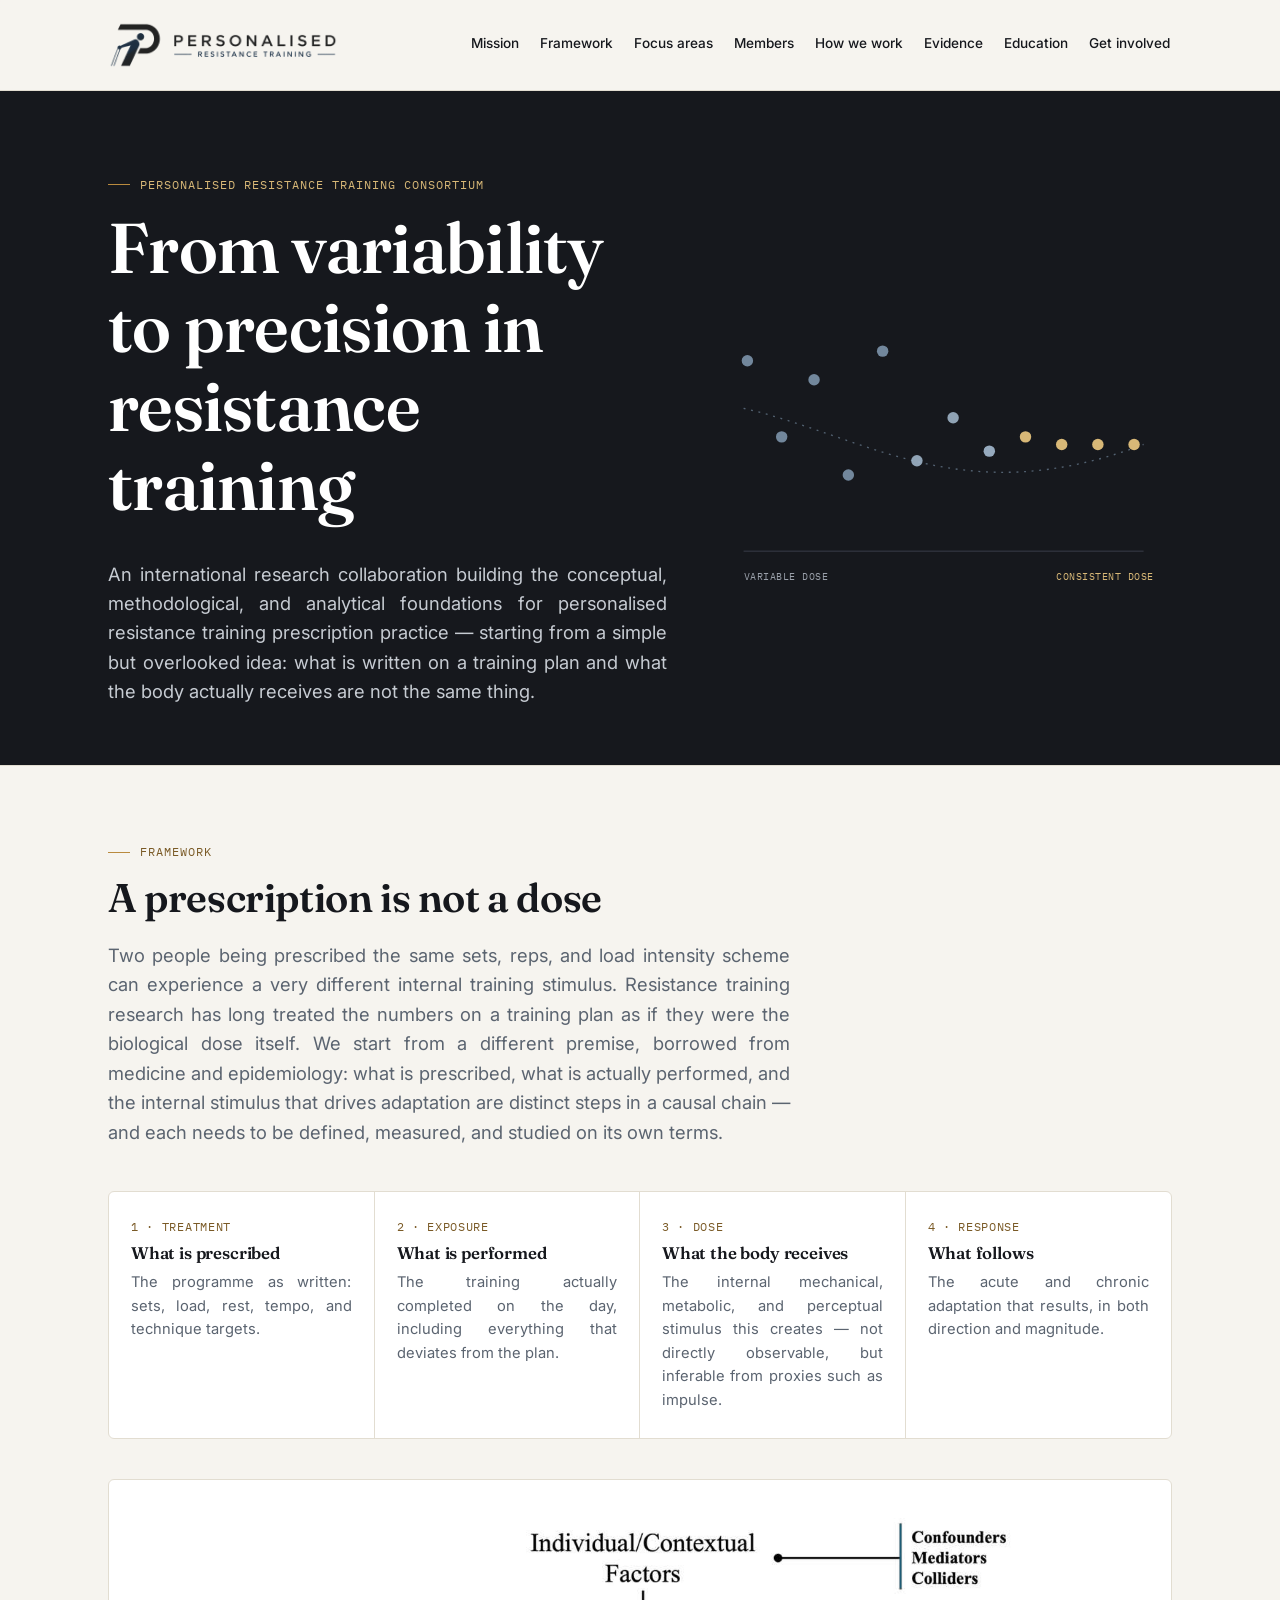
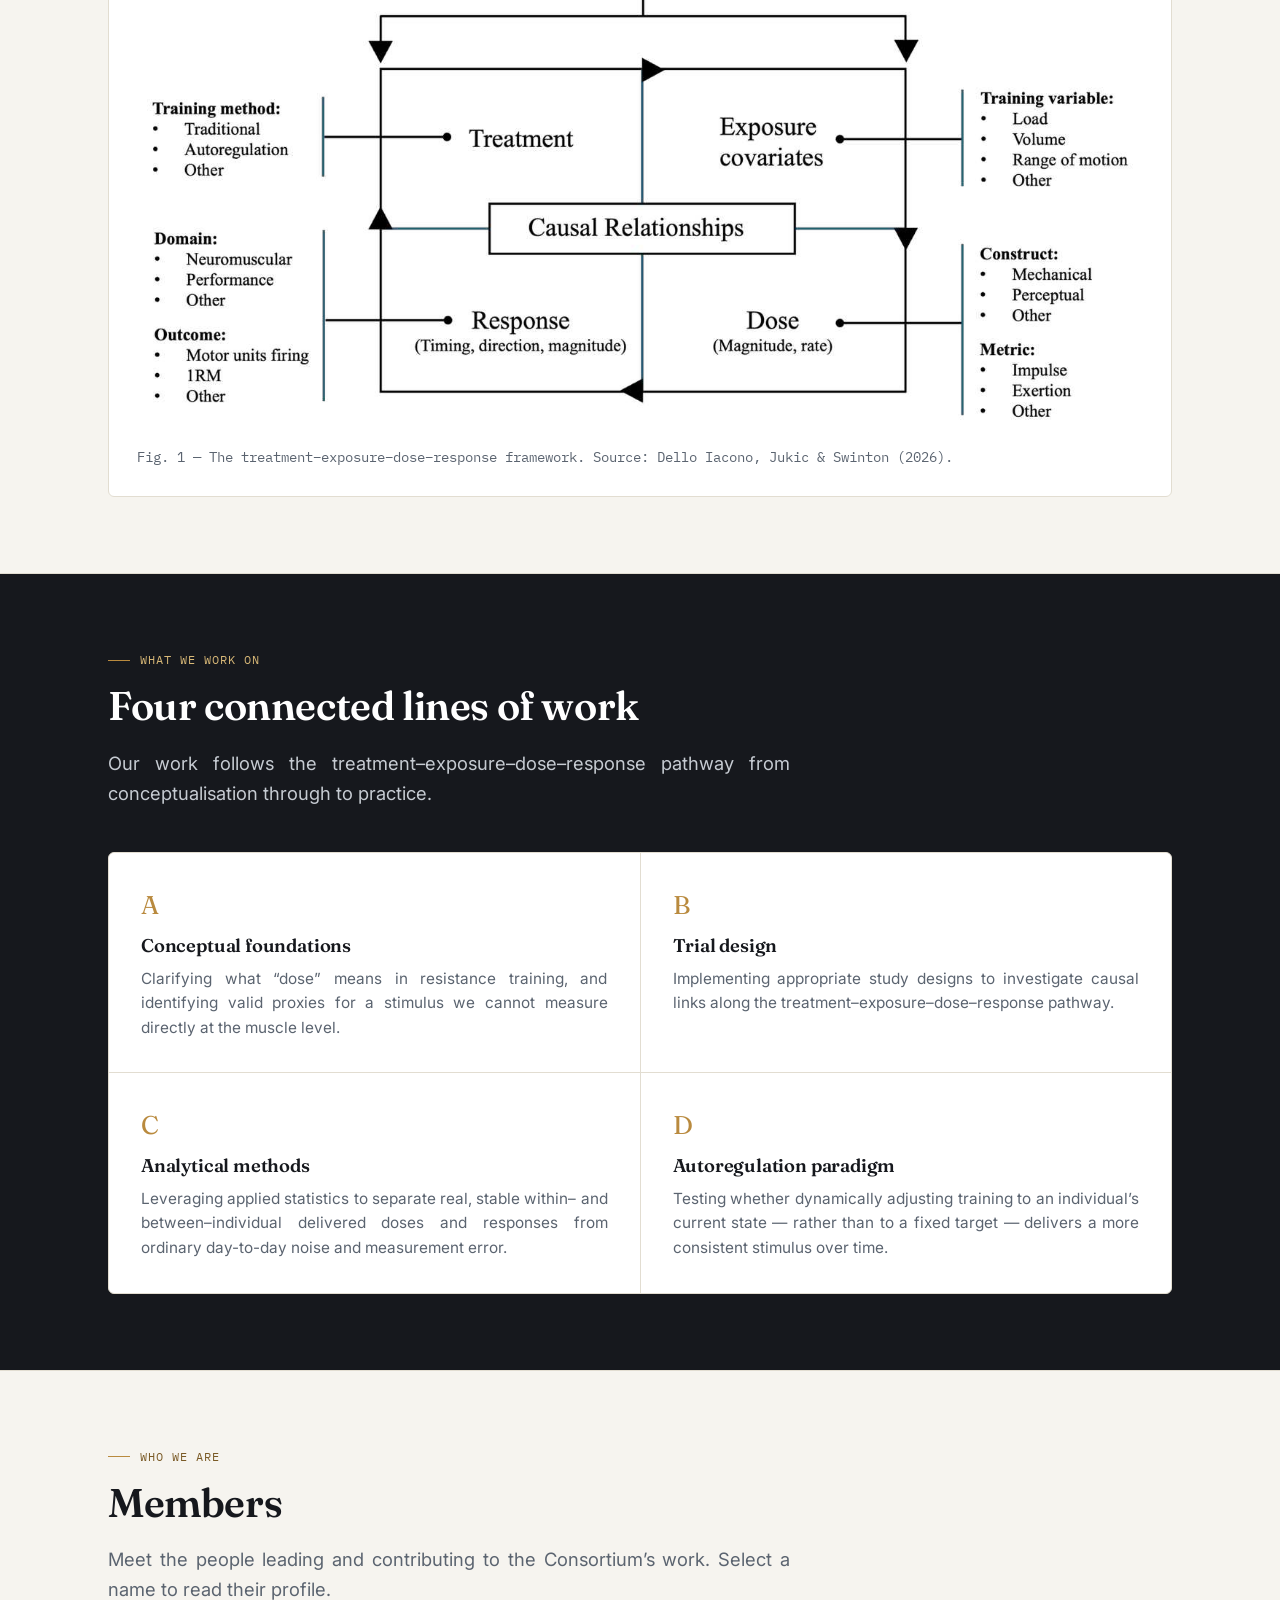
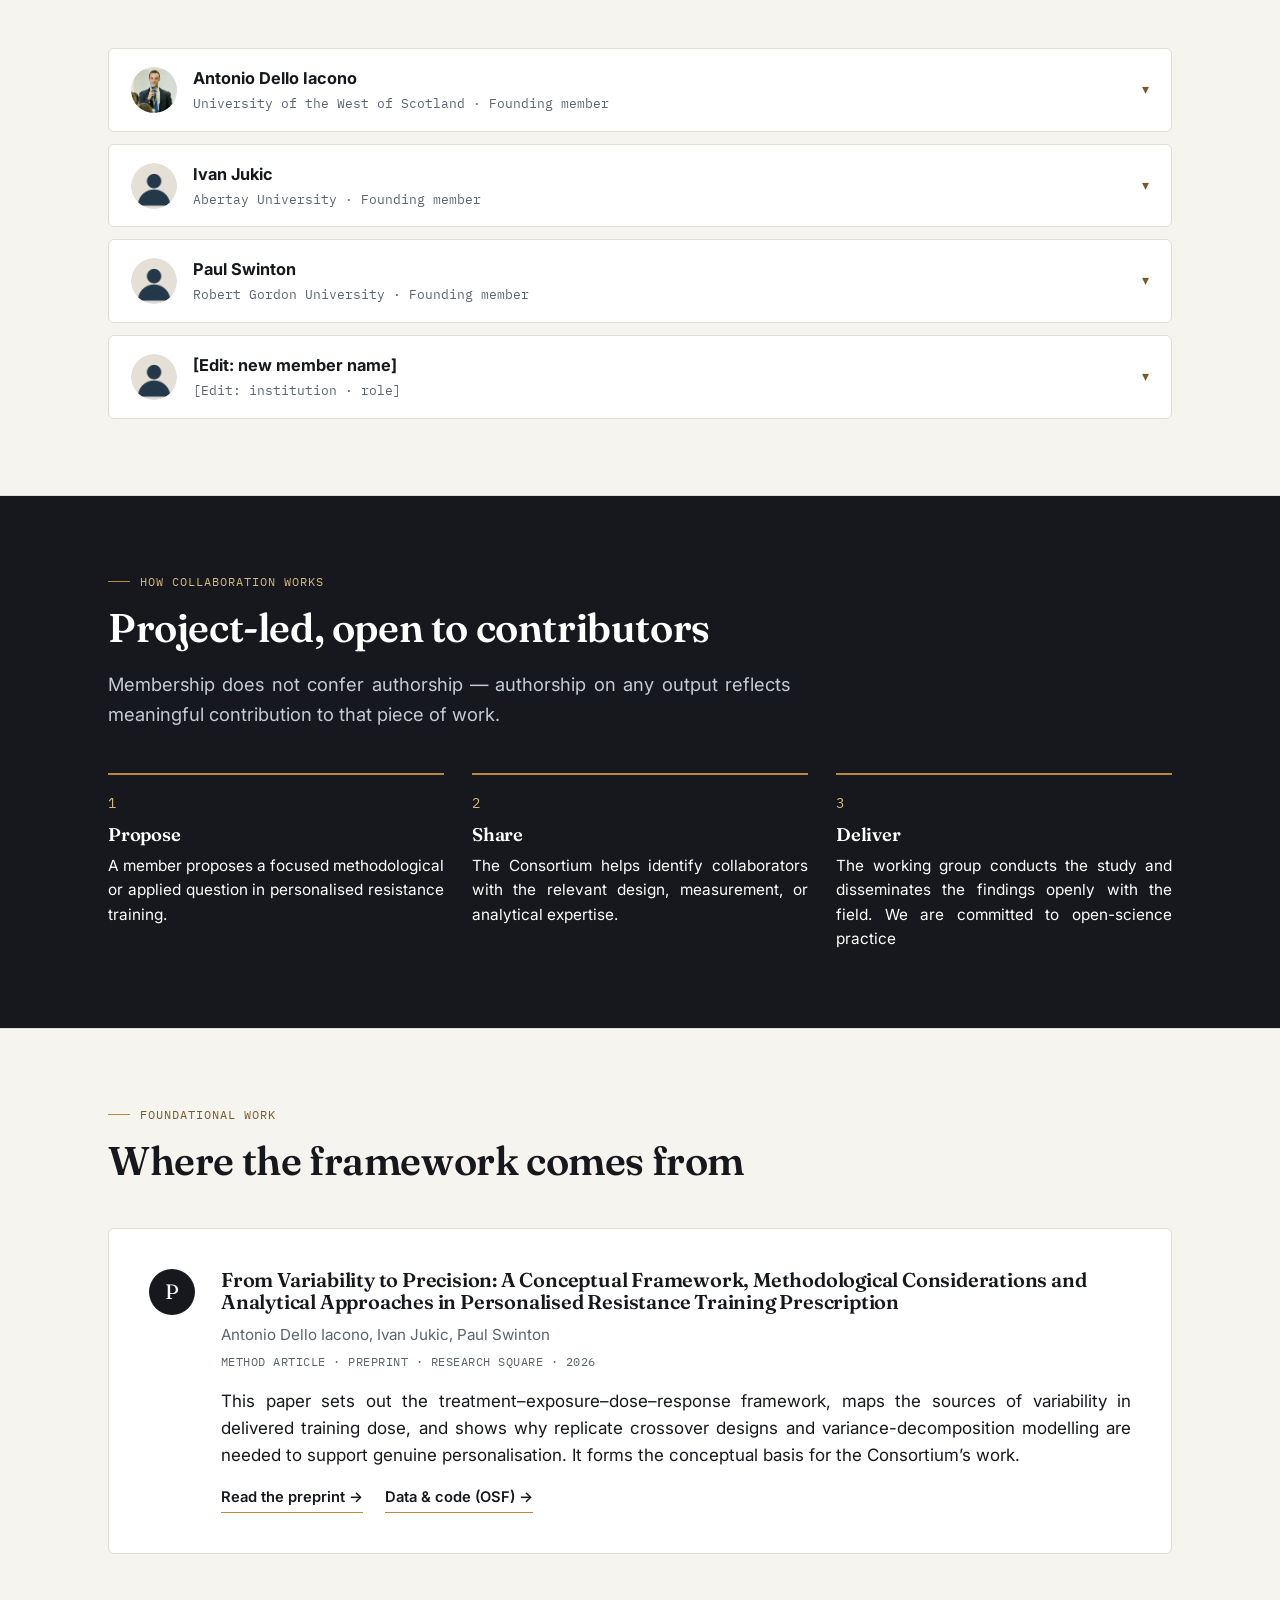
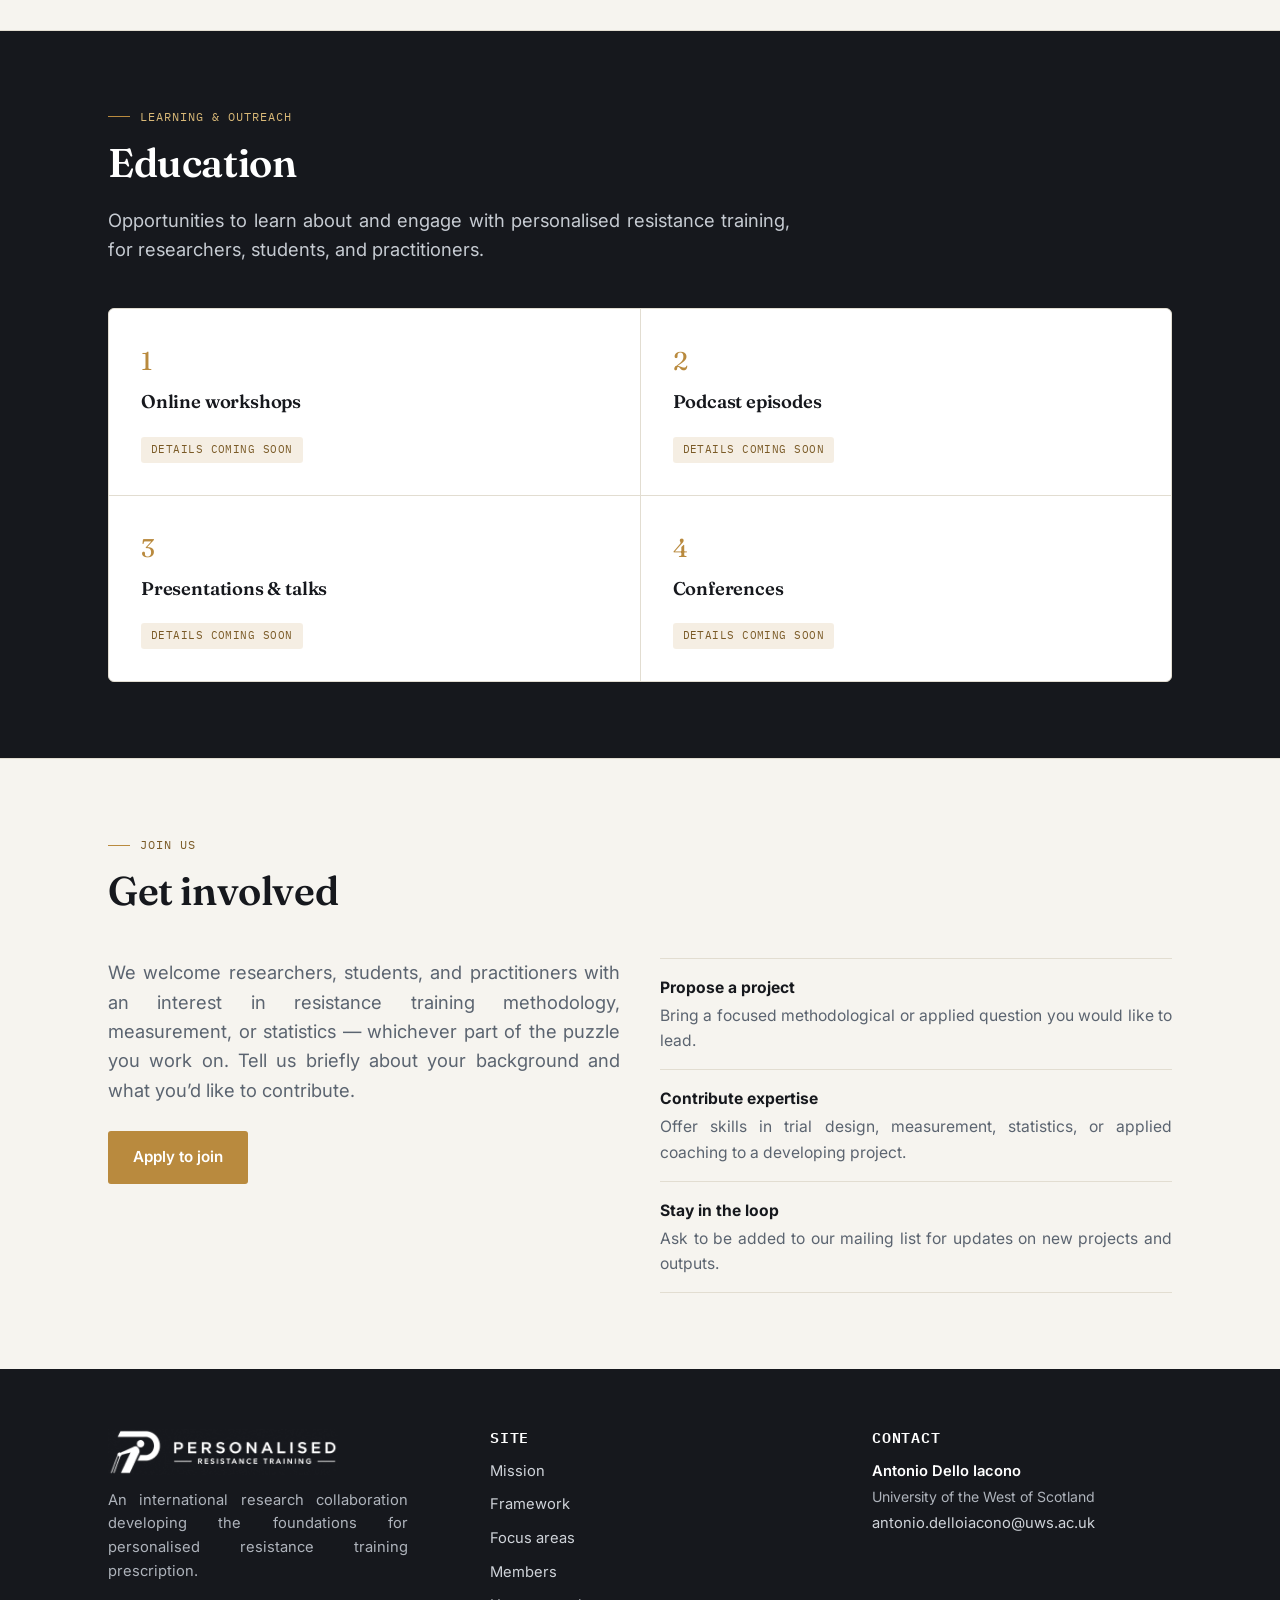
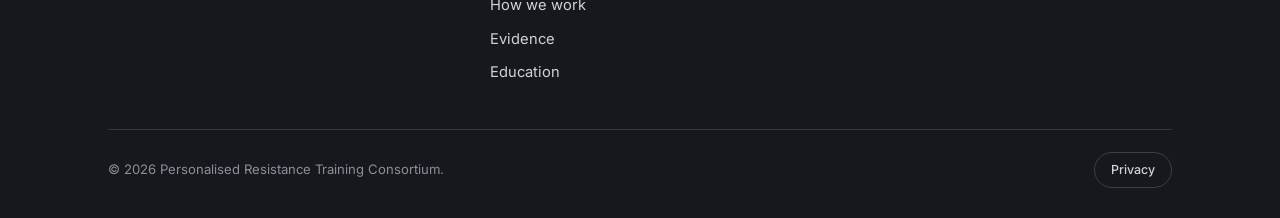
==== index.html @ 4d1e4b2d "Update index.html" ====
<!DOCTYPE html>
<html lang="en">
<head>
<meta charset="UTF-8">
<meta name="viewport" content="width=device-width, initial-scale=1">
<title>Personalised Resistance Training Consortium</title>
<meta name="description" content="An international research collaboration developing the conceptual, methodological, and analytical foundations for personalised resistance training prescription.">

<!-- Social preview card (shown when the link is shared on Slack, Twitter, LinkedIn, etc.) -->
<link rel="canonical" href="https://www.prtconsortium.org/">
<meta property="og:title" content="Personalised Resistance Training Consortium">
<meta property="og:description" content="From variability to precision in resistance training prescription.">
<meta property="og:type" content="website">
<meta property="og:url" content="https://www.prtconsortium.org/">
<meta property="og:image" content="https://www.prtconsortium.org/images/logo.png">

<link rel="icon" type="image/png" href="images/favicon-32.png">
<link rel="apple-touch-icon" href="images/favicon-512.png">

<!-- Fonts: display serif (Fraunces), body sans (Inter), data/label mono (IBM Plex Mono) -->
<link rel="preconnect" href="https://fonts.googleapis.com">
<link rel="preconnect" href="https://fonts.gstatic.com" crossorigin>
<link href="https://fonts.googleapis.com/css2?family=Fraunces:opsz,wght@9..144,500;9..144,600;9..144,700&family=Inter:wght@400;500;600;700&family=IBM+Plex+Mono:wght@500&display=swap" rel="stylesheet">

<link rel="stylesheet" href="style.css">
</head>
<body>

<a class="skip-link" href="#main-content">Skip to main content</a>

<!-- =====================================================================
     HEADER / NAVIGATION
     To rename a menu item, edit the text inside the <a> tags below.
     Each link points to a section id further down this same page (e.g. #framework).
     ===================================================================== -->
<header class="site-header">
  <div class="wrap">
    <a class="brand" href="#top">
      <img src="images/logo.png" alt="Personalised Resistance Training Consortium logo">
    </a>
    <button class="nav-toggle" aria-expanded="false" aria-controls="primary-nav" id="navToggle">Menu</button>
    <nav class="primary-nav" id="primary-nav">
      <ul>
        <li><a href="#top">Mission</a></li>
        <li><a href="#problem">Framework</a></li>
        <li><a href="#framework">Focus areas</a></li>
        <li><a href="#members">Members</a></li>
        <li><a href="#how-we-work">How we work</a></li>
        <li><a href="#resources">Evidence</a></li>
        <li><a href="#education">Education</a></li>
        <li><a href="#involved">Get involved</a></li>
      </ul>
    </nav>
  </div>
</header>

<main id="main-content">

  <!-- ===================================================================
       HERO
       EDIT: headline and subheading below.
       =================================================================== -->
  <section class="hero tag-dark" id="top">
    <div class="wrap">
      <div>
        <p class="eyebrow">Personalised Resistance Training Consortium</p>
        <h1>From variability to precision in resistance training</h1>
        <p class="lede">
          An international research collaboration building the conceptual, methodological,
          and analytical foundations for personalised resistance training
          prescription practice &mdash; starting from a simple but overlooked idea: what is written
          on a training plan and what the body actually receives are not the same thing.
        </p>
      </div>

      <!-- Signature visual: scattered points (variability) resolving into an
           aligned line (precision). Purely decorative — safe to leave as is. -->
      <div class="hero-visual" aria-hidden="true">
        <svg viewBox="0 0 480 320" xmlns="http://www.w3.org/2000/svg">
          <line x1="30" y1="270" x2="450" y2="270" stroke="#3a3f4a" stroke-width="1"/>
          <path d="M30,120 C160,150 260,230 450,158" fill="none" stroke="#7c93ab" stroke-width="1.4" stroke-dasharray="2 6" opacity="0.6"/>
          <circle cx="34" cy="70"  r="6" fill="#7c93ab" opacity="0.9"/>
          <circle cx="70" cy="150" r="6" fill="#7c93ab" opacity="0.9"/>
          <circle cx="104" cy="90" r="6" fill="#7c93ab" opacity="0.9"/>
          <circle cx="140" cy="190" r="6" fill="#7c93ab" opacity="0.9"/>
          <circle cx="176" cy="60" r="6" fill="#7c93ab" opacity="0.9"/>
          <circle cx="212" cy="175" r="6" fill="#9db2c7" opacity="0.9"/>
          <circle cx="250" cy="130" r="6" fill="#9db2c7" opacity="0.9"/>
          <circle cx="288" cy="165" r="6" fill="#9db2c7" opacity="0.95"/>
          <circle cx="326" cy="150" r="6" fill="#d8b877"/>
          <circle cx="364" cy="158" r="6" fill="#d8b877"/>
          <circle cx="402" cy="158" r="6" fill="#d8b877"/>
          <circle cx="440" cy="158" r="6" fill="#d8b877"/>
          <text x="30" y="300" font-family="IBM Plex Mono, monospace" font-size="11" fill="#9aa0aa" letter-spacing="0.05em">VARIABLE DOSE</text>
          <text x="358" y="300" font-family="IBM Plex Mono, monospace" font-size="11" fill="#d8b877" letter-spacing="0.05em">CONSISTENT DOSE</text>
        </svg>
      </div>
    </div>
  </section>

  <!-- ===================================================================
       THE FRAMEWORK
       EDIT: paragraph text, the four pathway definitions, and the figure
       further down (images/framework-figure.png).
       =================================================================== -->
  <section id="problem">
    <div class="wrap">
      <div class="section-head">
        <p class="eyebrow">Framework</p>
        <h2>A prescription is not a dose</h2>
        <p class="lede">
          Two people being prescribed the same sets, reps, and load intensity scheme can experience a very different
          internal training stimulus. Resistance training research has long treated the
          numbers on a training plan as if they were the biological dose itself. We start
          from a different premise, borrowed from medicine and epidemiology: what is
          prescribed, what is actually performed, and the internal stimulus that drives
          adaptation are distinct steps in a causal chain &mdash; and each needs to be
          defined, measured, and studied on its own terms.
        </p>
      </div>

      <div class="pathway">
        <div class="pathway-step">
          <span class="step-label">1 &middot; Treatment</span>
          <h3>What is prescribed</h3>
          <p>The programme as written: sets, load, rest, tempo, and technique targets.</p>
        </div>
        <div class="pathway-step">
          <span class="step-label">2 &middot; Exposure</span>
          <h3>What is performed</h3>
          <p>The training actually completed on the day, including everything that deviates from the plan.</p>
        </div>
        <div class="pathway-step">
          <span class="step-label">3 &middot; Dose</span>
          <h3>What the body receives</h3>
          <p>The internal mechanical, metabolic, and perceptual stimulus this creates &mdash; not directly observable, but inferable from proxies such as impulse.</p>
        </div>
        <div class="pathway-step">
          <span class="step-label">4 &middot; Response</span>
          <h3>What follows</h3>
          <p>The acute and chronic adaptation that results, in both direction and magnitude.</p>
        </div>
      </div>

      <!-- Framework figure, reproduced from the founding pre-print (Fig. 1).
           EDIT: swap images/framework-figure.png for an updated version if
           the figure is revised, keeping the same filename or updating the
           src below to match. -->
      <figure class="framework-figure">
        <img src="images/framework-figure.png" alt="Treatment-exposure-dose-response relationship framework: treatment shapes exposure, which determines dose, which produces response, all shaped by individual and contextual factors.">
        <figcaption>Fig. 1 &mdash; The treatment&ndash;exposure&ndash;dose&ndash;response framework. Source: Dello Iacono, Jukic &amp; Swinton (2026).</figcaption>
      </figure>
    </div>
  </section>

  <!-- ===================================================================
       FOCUS AREAS
       EDIT: the four card titles/descriptions to reflect your current
       priorities. To add a fifth card, copy one <div class="card">...</div>
       block and paste it before the closing </div> of .card-grid.
       =================================================================== -->
  <section id="framework" class="tag-dark">
    <div class="wrap">
      <div class="section-head">
        <p class="eyebrow">What we work on</p>
        <h2>Four connected lines of work</h2>
        <p class="lede">
          Our work follows the treatment&ndash;exposure&ndash;dose&ndash;response pathway from
          conceptualisation through to practice.
        </p>
      </div>

      <div class="card-grid">
        <div class="card">
          <span class="letter">A</span>
          <h3>Conceptual foundations</h3>
          <p>Clarifying what &ldquo;dose&rdquo; means in resistance training, and identifying
          valid proxies for a stimulus we cannot measure directly at the muscle level.</p>
        </div>
        <div class="card">
          <span class="letter">B</span>
          <h3>Trial design</h3>
          <p>Implementing appropriate study designs to investigate causal links along 
          the treatment&ndash;exposure&ndash;dose&ndash;response pathway.</p>
        </div>
        <div class="card">
          <span class="letter">C</span>
          <h3>Analytical methods</h3>
          <p>Leveraging applied statistics to separate real, stable within&ndash; and between&ndash;individual
          delivered doses and responses from ordinary day-to-day noise and measurement error.</p>
        </div>
        <div class="card">
          <span class="letter">D</span>
          <h3>Autoregulation paradigm</h3>
          <p>Testing whether dynamically adjusting training to an individual&rsquo;s current
          state &mdash; rather than to a fixed target &mdash; delivers a more consistent
          stimulus over time.</p>
        </div>
      </div>
    </div>
  </section>

  <!-- ===================================================================
       MEMBERS  (placeholder)
       EDIT: replace the three sample entries below with your real members.
       Each member is one <details class="member-item">...</details> block —
       copy a whole block, paste it above the closing </div> of
       .member-list, then edit the name, role, bio text, and headshot image
       for your copy. Every entry starts collapsed and expands when clicked
       — that's the "dropdown" behaviour, and it needs no JavaScript, so
       adding or removing members can never break the page.
       To use a real photo instead of the placeholder silhouette, add the
       image file to the images folder and change src="images/avatar-
       placeholder.png" to your filename (a square photo works best).
       =================================================================== -->
  <section id="members">
    <div class="wrap">
      <div class="section-head">
        <p class="eyebrow">Who we are</p>
        <h2>Members</h2>
        <p class="lede">
          Meet the people leading and contributing to the Consortium&rsquo;s work.
          Select a name to read their profile.
        </p>
      </div>

      <div class="member-list">
        <details class="member-item">
          <summary>
            <img class="member-thumb" src="images/antoniodelloiacono_profile.png" alt="">
            <span class="member-heading">
              <span class="member-name">Antonio Dello Iacono</span>
              <span class="member-role">University of the West of Scotland &middot; Founding member</span>
            </span>
            <span class="chev" aria-hidden="true">&#9662;</span>
          </summary>
          <div class="member-bio">
            <img class="member-photo" src="images/antoniodelloiacono_profile.png" alt="Antonio Dello Iacono headshot placeholder">
            <p>[Edit: add a two-to-three sentence bio here &mdash; research focus, relevant
            background, and current role within the Consortium.]</p>
          </div>
        </details>

        <details class="member-item">
          <summary>
            <img class="member-thumb" src="images/avatar-placeholder.png" alt="">
            <span class="member-heading">
              <span class="member-name">Ivan Jukic</span>
              <span class="member-role">Abertay University &middot; Founding member</span>
            </span>
            <span class="chev" aria-hidden="true">&#9662;</span>
          </summary>
          <div class="member-bio">
            <img class="member-photo" src="images/avatar-placeholder.png" alt="Ivan Jukic headshot placeholder">
            <p>[Edit: add a two-to-three sentence bio here &mdash; research focus, relevant
            background, and current role within the Consortium.]</p>
          </div>
        </details>

        <details class="member-item">
          <summary>
            <img class="member-thumb" src="images/avatar-placeholder.png" alt="">
            <span class="member-heading">
              <span class="member-name">Paul Swinton</span>
              <span class="member-role">Robert Gordon University &middot; Founding member</span>
            </span>
            <span class="chev" aria-hidden="true">&#9662;</span>
          </summary>
          <div class="member-bio">
            <img class="member-photo" src="images/avatar-placeholder.png" alt="Paul Swinton headshot placeholder">
            <p>[Edit: add a two-to-three sentence bio here &mdash; research focus, relevant
            background, and current role within the Consortium.]</p>
          </div>
        </details>

        <details class="member-item">
          <summary>
            <img class="member-thumb" src="images/avatar-placeholder.png" alt="">
            <span class="member-heading">
              <span class="member-name">[Edit: new member name]</span>
              <span class="member-role">[Edit: institution &middot; role]</span>
            </span>
            <span class="chev" aria-hidden="true">&#9662;</span>
          </summary>
          <div class="member-bio">
            <img class="member-photo" src="images/avatar-placeholder.png" alt="">
            <p>[Edit: add a two-to-three sentence bio here. Copy this whole
            &lt;details&gt; block again for each additional member.]</p>
          </div>
        </details>
      </div>
    </div>
  </section>

  <!-- ===================================================================
       HOW WE WORK
       EDIT: the three step descriptions.
       =================================================================== -->
  <section id="how-we-work" class="tag-dark">
    <div class="wrap">
      <div class="section-head">
        <p class="eyebrow">How collaboration works</p>
        <h2>Project-led, open to contributors</h2>
        <p class="lede">Membership does not confer authorship &mdash; authorship on any output reflects meaningful contribution to that piece of work.</p>
      </div>

      <div class="steps">
        <div class="step">
          <span class="num">1</span>
          <h3>Propose</h3>
          <p>A member proposes a focused methodological or applied question in personalised resistance training.</p>
        </div>
        <div class="step">
          <span class="num">2</span>
          <h3>Share</h3>
          <p>The Consortium helps identify collaborators with the relevant design, measurement, or analytical expertise.</p>
        </div>
        <div class="step">
          <span class="num">3</span>
          <h3>Deliver</h3>
          <p>The working group conducts the study and disseminates the findings openly with the field. We are committed to open-science practice</p>
        </div>
      </div>
    </div>
  </section>

  <!-- ===================================================================
       EVIDENCE / FOUNDING PAPER
       EDIT: this links to the pre-print that set out the Consortium's
       framework. If it is later published in a journal, just update the
       "meta" line and the two links below.
       =================================================================== -->
  <section id="resources">
    <div class="wrap">
      <div class="section-head">
        <p class="eyebrow">Foundational work</p>
        <h2>Where the framework comes from</h2>
      </div>

      <div class="paper-card">
        <div class="mark" aria-hidden="true">P</div>
        <div>
          <h3>From Variability to Precision: A Conceptual Framework, Methodological Considerations and Analytical Approaches in Personalised Resistance Training Prescription</h3>
          <p class="authors">Antonio Dello Iacono, Ivan Jukic, Paul Swinton</p>
          <p class="meta">Method article &middot; Preprint &middot; Research Square &middot; 2026</p>
          <p>This paper sets out the treatment&ndash;exposure&ndash;dose&ndash;response
          framework, maps the sources of variability in delivered training dose, and shows
          why replicate crossover designs and variance-decomposition modelling are needed
          to support genuine personalisation. It forms the conceptual basis for the
          Consortium&rsquo;s work.</p>
          <div class="paper-links">
            <a href="https://doi.org/10.21203/rs.3.rs-9970394/v1" target="_blank" rel="noopener">Read the preprint &rarr;</a>
            <a href="https://osf.io/xuefq/overview" target="_blank" rel="noopener">Data &amp; code (OSF) &rarr;</a>
          </div>
        </div>
      </div>
    </div>
  </section>

  

  <!-- ===================================================================
       EDUCATION  (placeholder)
       EDIT: each card below is one type of educational activity. Fill in
       the description and, once you have a real event/episode/talk to
       link to, change the placeholder span into a link, e.g.
       <a href="https://...">Register &rarr;</a>. To add a new category,
       copy a whole <div class="card">...</div> block.
       =================================================================== -->
  <section id="education" class="tag-dark">
    <div class="wrap">
      <div class="section-head">
        <p class="eyebrow">Learning &amp; outreach</p>
        <h2>Education</h2>
        <p class="lede">
          Opportunities to learn about and engage with personalised resistance training,
          for researchers, students, and practitioners.
        </p>
      </div>

      <div class="card-grid">
        <div class="card">
          <span class="letter">1</span>
          <h3>Online workshops</h3>
          <p></p>
          <span class="placeholder-tag">Details coming soon</span>
        </div>
        <div class="card">
          <span class="letter">2</span>
          <h3>Podcast episodes</h3>
          <p></p>
          <span class="placeholder-tag">Details coming soon</span>
        </div>
        <div class="card">
          <span class="letter">3</span>
          <h3>Presentations &amp; talks</h3>
          <p></p>
          <span class="placeholder-tag">Details coming soon</span>
        </div>
        <div class="card">
          <span class="letter">4</span>
          <h3>Conferences</h3>
          <p></p>
          <span class="placeholder-tag">Details coming soon</span>
        </div>
      </div>
    </div>
  </section>

  <!-- ===================================================================
       GET INVOLVED / CONTACT
       EDIT: replace the email address in TWO places below (the button
       and the mailto link further down) with your real contact address.
       =================================================================== -->
  <section id="involved">
    <div class="wrap">
      <div class="section-head">
        <p class="eyebrow">Join us</p>
        <h2>Get involved</h2>
      </div>

      <div class="involved-grid">
        <div>
          <p class="lede" style="margin-bottom:26px;">
            We welcome researchers, students, and practitioners with an interest in
            resistance training methodology, measurement, or statistics &mdash; whichever
            part of the puzzle you work on. Tell us briefly about your background and what
            you&rsquo;d like to contribute.
          </p>
          <a class="btn btn-gold" href="apply.html">
            Apply to join
          </a>
        </div>

        <ul class="involved-list">
          <li><strong>Propose a project</strong>Bring a focused methodological or applied question you would like to lead.</li>
          <li><strong>Contribute expertise</strong>Offer skills in trial design, measurement, statistics, or applied coaching to a developing project.</li>
          <li><strong>Stay in the loop</strong>Ask to be added to our mailing list for updates on new projects and outputs.</li>
        </ul>
      </div>
    </div>
  </section>

</main>

<!-- =====================================================================
     FOOTER
     EDIT: contact email, affiliations, and the year if needed.
     ===================================================================== -->
<footer class="site-footer">
  <div class="wrap">
    <div class="foot-top">
      <div class="foot-col">
        <img src="images/logo-white.png" alt="Personalised Resistance Training Consortium">
        <p>An international research collaboration developing the foundations for
        personalised resistance training prescription.</p>
      </div>
      <div class="foot-col">
        <h3>Site</h3>
        <ul>
          <li><a href="#top">Mission</a></li>
          <li><a href="#problem">Framework</a></li>
          <li><a href="#framework">Focus areas</a></li>
          <li><a href="#members">Members</a></li>
          <li><a href="#how-we-work">How we work</a></li>
          <li><a href="#resources">Evidence</a></li>
          <li><a href="#education">Education</a></li>
        </ul>
      </div>
      <div class="foot-col">
        <h3>Contact</h3>
        <ul>
          <li class="contact-person">
            <span class="name">Antonio Dello Iacono</span>
            <span class="affil">University of the West of Scotland</span>
            <a href="mailto:antonio.delloiacono@uws.ac.uk">antonio.delloiacono@uws.ac.uk</a>
          </li>
        </ul>
      </div>
    </div>
    <div class="foot-bottom">
      <span>&copy; 2026 Personalised Resistance Training Consortium.</span>
      <!-- EDIT: this links to privacy.html, a standalone page not listed in the
           main navigation. Add your privacy policy text there when ready. -->
      <a class="privacy-link" href="privacy.html">Privacy</a>
    </div>
  </div>
</footer>

<script>
  // Minimal mobile menu toggle — no dependencies, nothing to maintain.
  var toggle = document.getElementById('navToggle');
  var nav = document.getElementById('primary-nav');
  toggle.addEventListener('click', function(){
    var open = nav.classList.toggle('open');
    toggle.setAttribute('aria-expanded', open ? 'true' : 'false');
  });
  // Close the mobile menu after a link is tapped.
  nav.querySelectorAll('a').forEach(function(link){
    link.addEventListener('click', function(){
      nav.classList.remove('open');
      toggle.setAttribute('aria-expanded', 'false');
    });
  });
</script>

</body>
</html>
---- style.css ----
/* =====================================================================
   PERSONALISED RESISTANCE TRAINING CONSORTIUM — STYLESHEET
   You should not normally need to edit this file. All everyday text
   edits happen in index.html. See HOW-TO-UPDATE.md for guidance.
   ===================================================================== */

:root{
  /* ---- colour tokens ---- */
  --ink:        #16181d;   /* near-black, primary text, matches logo mark */
  --navy:       #24384c;   /* deep slate blue, matches logo figure */
  --navy-2:     #2f4c66;   /* lighter slate blue, secondary accents */
  --paper:      #f6f4ef;   /* warm off-white page background */
  --paper-2:    #ffffff;   /* card background */
  --line:       #e2ddd1;   /* hairline borders */
  --muted:      #5b6470;   /* secondary text */
  --gold:       #b98a3e;   /* signal accent — "the dose amid the noise" */
  --gold-ink:   #7a5a26;   /* accent text on light background */

  /* ---- type ---- */
  --font-display: "Fraunces", "Iowan Old Style", Georgia, serif;
  --font-body: "Inter", -apple-system, BlinkMacSystemFont, "Segoe UI", sans-serif;
  --font-mono: "IBM Plex Mono", ui-monospace, SFMono-Regular, Menlo, monospace;

  --container: 1120px;
}

*, *::before, *::after{ box-sizing: border-box; }
html{ scroll-behavior: smooth; }

@media (prefers-reduced-motion: reduce){
  html{ scroll-behavior: auto; }
  *, *::before, *::after{ animation-duration: 0.01ms !important; animation-iteration-count: 1 !important; transition-duration: 0.01ms !important; scroll-behavior: auto !important; }
}

body{
  margin: 0;
  background: var(--paper);
  color: var(--ink);
  font-family: var(--font-body);
  font-size: 17px;
  line-height: 1.6;
  -webkit-font-smoothing: antialiased;
  text-align: justify;
  text-align-last: left;
}

img{ max-width: 100%; display: block; }
a{ color: inherit; }

.wrap{
  max-width: var(--container);
  margin: 0 auto;
  padding: 0 28px;
}

h1, h2, h3{
  font-family: var(--font-display);
  font-weight: 600;
  line-height: 1.12;
  margin: 0 0 0.5em 0;
  color: var(--ink);
  letter-spacing: -0.01em;
  text-align: left;
}

h2{ font-size: clamp(1.7rem, 3.2vw, 2.5rem); }
h3{ font-size: 1.15rem; }

p{ margin: 0 0 1em 0; }

.eyebrow{
  display: flex;
  align-items: center;
  justify-content: flex-start;
  gap: 10px;
  font-family: var(--font-mono);
  font-size: 0.78rem;
  letter-spacing: 0.08em;
  text-transform: uppercase;
  color: var(--gold-ink);
  margin-bottom: 14px;
}
.eyebrow::before{
  content: "";
  width: 22px;
  height: 1px;
  background: var(--gold);
  display: inline-block;
}

.lede{
  font-size: 1.15rem;
  color: var(--muted);
  max-width: 62ch;
}

/* ---- skip link ---- */
.skip-link{
  position: absolute;
  left: -999px;
  top: auto;
  background: var(--ink);
  color: #fff;
  padding: 10px 16px;
  z-index: 100;
}
.skip-link:focus{
  left: 16px;
  top: 16px;
}

/* ---- buttons ---- */
.btn{
  display: inline-flex;
  align-items: center;
  gap: 8px;
  padding: 13px 24px;
  border-radius: 3px;
  font-family: var(--font-body);
  font-weight: 600;
  font-size: 0.95rem;
  text-decoration: none;
  border: 1px solid transparent;
  cursor: pointer;
  transition: transform 0.15s ease, background 0.15s ease, color 0.15s ease, border-color .15s ease;
}
.btn:hover{ transform: translateY(-1px); }
/* Keyboard focus ring — shown only for keyboard/assistive-tech navigation
   (not mouse clicks), applied consistently to every interactive element:
   links, buttons, and the member accordion rows below. */
a:focus-visible,
button:focus-visible{
  outline: 2px solid var(--gold);
  outline-offset: 3px;
  border-radius: 2px;
}

.btn-primary{ background: var(--ink); color: #fff; }
.btn-primary:hover{ background: var(--navy); }

.btn-ghost{ background: transparent; color: var(--ink); border-color: var(--line); }
.btn-ghost:hover{ border-color: var(--ink); }

.btn-gold{ background: var(--gold); color: #fff; }
.btn-gold:hover{ background: var(--gold-ink); }

.cta-row{ display: flex; gap: 14px; flex-wrap: wrap; margin-top: 30px; justify-content: flex-start; }

/* =====================================================================
   HEADER
   ===================================================================== */
.site-header{
  position: sticky;
  top: 0;
  z-index: 50;
  background: rgba(246,244,239,0.92);
  backdrop-filter: saturate(140%) blur(6px);
  border-bottom: 1px solid var(--line);
}
.site-header .wrap{
  display: flex;
  align-items: center;
  justify-content: space-between;
  padding-top: 22px;
  padding-bottom: 22px;
}
.brand{
  display: flex;
  align-items: center;
  gap: 10px;
  text-decoration: none;
  color: var(--ink);
  flex-shrink: 0;
}
.brand img{ height: 46px; width: auto; }
.brand-name{
  font-family: var(--font-mono);
  font-size: 0.78rem;
  letter-spacing: 0.03em;
  line-height: 1.25;
  max-width: 190px;
}

nav.primary-nav ul{
  list-style: none;
  display: flex;
  gap: 17px;
  margin: 0;
  padding: 0;
}
nav.primary-nav a{
  display: inline-block;
  text-decoration: none;
  font-size: 0.85rem;
  font-weight: 500;
  color: var(--ink);
  padding: 6px 2px;
  border-bottom: 2px solid transparent;
  white-space: nowrap;
}
nav.primary-nav a:hover{ border-bottom-color: var(--gold); }

.nav-toggle{
  display: none;
  background: none;
  border: 1px solid var(--line);
  border-radius: 3px;
  padding: 8px 10px;
  font-size: 1rem;
  cursor: pointer;
  flex-shrink: 0;
}

@media (max-width: 1040px){
  .nav-toggle{ display: inline-flex; }
  nav.primary-nav{
    position: absolute;
    left: 0; right: 0; top: 100%;
    background: var(--paper);
    border-bottom: 1px solid var(--line);
    display: none;
  }
  nav.primary-nav.open{ display: block; }
  nav.primary-nav ul{
    flex-direction: column;
    gap: 0;
    padding: 6px 28px 18px;
  }
  nav.primary-nav a{
    display: block;
    padding: 12px 0;
    border-bottom: 1px solid var(--line);
    white-space: normal;
  }
}

/* =====================================================================
   HERO
   ===================================================================== */
.hero{
  padding: 84px 0 40px;
  position: relative;
  overflow: hidden;
}
.hero .wrap{
  display: grid;
  grid-template-columns: 1.1fr 0.9fr;
  gap: 48px;
  align-items: center;
}
.hero h1{
  font-size: clamp(2.8rem, 6.4vw, 4.4rem);
  max-width: 14ch;
}
.hero .lede{ margin-top: 18px; }

.hero-visual{ width: 100%; max-width: 520px; }
.hero-visual svg{ width: 100%; height: auto; }

@media (max-width: 900px){
  .hero .wrap{ grid-template-columns: 1fr; }
  .hero{ padding-top: 56px; }
  .hero-visual{ margin-top: 24px; }
}

/* =====================================================================
   SECTION SCAFFOLDING
   ===================================================================== */
section{ padding: 76px 0; background: var(--paper); }
section + section{ border-top: 1px solid var(--line); }

.section-head{
  max-width: 62ch;
  margin: 0 0 44px;
}

.tag-dark{ background: var(--ink); }
.tag-dark .eyebrow{ color: #d8b877; }
.tag-dark .eyebrow::before{ background: var(--gold); }
/* Bare text sitting directly on the dark background */
.tag-dark .section-head h2{ color: #fff; }
.tag-dark .section-head .lede{ color: #c6cbd2; }
.tag-dark.hero h1{ color: #fff; }
.tag-dark.hero .lede{ color: #c6cbd2; }
.tag-dark .step .num{ color: #d8b877; }
.tag-dark .step h3{ color: #fff; }
.tag-dark .step p{ color: #fff; }
.tag-dark .step{ border-top-color: var(--gold); }
/* Cards, the paper-card, member items, and the pathway box keep their own
   white background wherever they appear, so their text intentionally
   stays dark and is NOT overridden here — it's already correctly
   contrasted against their own white surface regardless of section colour. */

/* =====================================================================
   PATHWAY DIAGRAM (Treatment -> Exposure -> Dose -> Response)
   ===================================================================== */
.pathway{
  display: grid;
  grid-template-columns: repeat(4, 1fr);
  gap: 0;
  margin-top: 8px;
  border: 1px solid var(--line);
  border-radius: 6px;
  overflow: hidden;
  background: var(--paper-2);
}
.pathway-step{
  padding: 26px 22px;
  position: relative;
  border-right: 1px solid var(--line);
}
.pathway-step:last-child{ border-right: none; }
.pathway-step .step-label{
  font-family: var(--font-mono);
  font-size: 0.72rem;
  letter-spacing: 0.06em;
  text-transform: uppercase;
  color: var(--gold-ink);
  display: block;
  margin-bottom: 8px;
}
.pathway-step h3{ margin-bottom: 8px; font-size: 1.05rem; }
.pathway-step p{ font-size: 0.92rem; color: var(--muted); margin: 0; }

@media (max-width: 820px){
  .pathway{ grid-template-columns: 1fr; }
  .pathway-step{ border-right: none; border-bottom: 1px solid var(--line); }
  .pathway-step:last-child{ border-bottom: none; }
}

/* =====================================================================
   FRAMEWORK FIGURE (reproduced from the pre-print)
   ===================================================================== */
.framework-figure{
  margin: 40px 0 0;
  padding: 28px;
  background: var(--paper-2);
  border: 1px solid var(--line);
  border-radius: 6px;
}
.framework-figure img{
  width: 100%;
  height: auto;
  margin: 0 auto;
}
.framework-figure figcaption{
  margin-top: 16px;
  font-size: 0.86rem;
  color: var(--muted);
  font-family: var(--font-mono);
}

/* =====================================================================
   FOCUS AREA CARDS
   ===================================================================== */
.card-grid{
  display: grid;
  grid-template-columns: repeat(2, 1fr);
  gap: 1px;
  background: var(--line);
  border: 1px solid var(--line);
  border-radius: 6px;
  overflow: hidden;
}
.card{
  background: var(--paper-2);
  padding: 32px;
}
.card .letter{
  font-family: var(--font-display);
  font-size: 1.6rem;
  color: var(--gold);
  display: block;
  margin-bottom: 10px;
}
.card h3{ margin-bottom: 10px; }
.card p{ color: var(--muted); font-size: 0.96rem; margin: 0; }

@media (max-width: 700px){
  .card-grid{ grid-template-columns: 1fr; }
}

/* =====================================================================
   PROCESS STEPS (how we work)
   ===================================================================== */
.steps{
  display: grid;
  grid-template-columns: repeat(3, 1fr);
  gap: 28px;
  margin-top: 8px;
}
.step{
  border-top: 2px solid var(--gold);
  padding-top: 18px;
}
.step .num{
  font-family: var(--font-mono);
  font-size: 0.85rem;
  color: var(--gold-ink);
  display: block;
  margin-bottom: 10px;
}
.step h3{ margin-bottom: 8px; }
.step p{ color: var(--muted); font-size: 0.96rem; margin: 0; }

@media (max-width: 780px){
  .steps{ grid-template-columns: 1fr; }
}

/* =====================================================================
   RESOURCE / FOUNDING PAPER CARD
   ===================================================================== */
.paper-card{
  border: 1px solid var(--line);
  border-radius: 6px;
  background: var(--paper-2);
  padding: 40px;
  display: grid;
  grid-template-columns: auto 1fr;
  gap: 26px;
  align-items: start;
}
.paper-card .mark{
  width: 46px;
  height: 46px;
  border-radius: 50%;
  background: var(--ink);
  color: #fff;
  display: flex;
  align-items: center;
  justify-content: center;
  font-family: var(--font-display);
  font-size: 1.3rem;
}
.paper-card h3{ font-size: 1.25rem; margin-bottom: 10px; }
.paper-card .authors{ color: var(--muted); font-size: 0.95rem; margin-bottom: 4px; }
.paper-card .meta{
  font-family: var(--font-mono);
  font-size: 0.78rem;
  color: var(--muted);
  margin-bottom: 16px;
  text-transform: uppercase;
  letter-spacing: 0.04em;
}
.paper-links{ display: flex; gap: 22px; flex-wrap: wrap; margin-top: 10px; }
.paper-links a{
  font-size: 0.92rem;
  font-weight: 600;
  text-decoration: none;
  border-bottom: 1px solid var(--gold);
  padding-bottom: 2px;
}
.paper-links a:hover{ color: var(--gold-ink); }

@media (max-width: 600px){
  .paper-card{ grid-template-columns: 1fr; }
}

/* =====================================================================
   MEMBERS (accordion / "dropdown" list)
   ===================================================================== */
.member-list{
  display: flex;
  flex-direction: column;
  gap: 12px;
  margin-top: 8px;
  text-align: left;
}
.member-item{
  border: 1px solid var(--line);
  border-radius: 6px;
  background: var(--paper-2);
  overflow: hidden;
}
.member-item summary{
  display: flex;
  align-items: center;
  gap: 16px;
  padding: 16px 22px;
  cursor: pointer;
  list-style: none;
  outline: none; /* replaced by the explicit :focus-visible rule below,
                    so the ring looks the same across browsers */
}
.member-item summary::-webkit-details-marker{ display: none; }
.member-item summary::marker{ content: ""; }
.member-item summary:hover{ background: var(--paper); }
.member-item summary:focus-visible{
  outline: 2px solid var(--gold);
  outline-offset: -3px;
  border-radius: 4px;
}
.member-thumb{
  width: 46px;
  height: 46px;
  border-radius: 50%;
  object-fit: cover;
  flex-shrink: 0;
}
.member-heading{
  display: flex;
  flex-direction: column;
  gap: 2px;
  flex: 1;
}
.member-name{ font-weight: 700; font-size: 1.02rem; }
.member-role{ font-size: 0.84rem; color: var(--muted); font-family: var(--font-mono); }
.chev{
  color: var(--gold-ink);
  font-size: 0.85rem;
  flex-shrink: 0;
  transition: transform 0.2s ease;
}
.member-item[open] .chev{ transform: rotate(180deg); }
.member-bio{
  display: flex;
  gap: 22px;
  align-items: flex-start;
  padding: 20px 22px 26px;
  border-top: 1px solid var(--line);
}
.member-bio p{ margin: 0; color: var(--muted); text-align: justify; text-align-last: left; }
.member-photo{
  width: 88px;
  height: 88px;
  border-radius: 8px;
  object-fit: cover;
  flex-shrink: 0;
}
@media (max-width: 560px){
  .member-bio{ flex-direction: column; align-items: center; text-align: center; }
  .member-bio p{ text-align: center; text-align-last: center; }
}

/* =====================================================================
   EDUCATION
   ===================================================================== */
.placeholder-tag{
  display: inline-block;
  margin-top: 14px;
  padding: 4px 10px;
  font-family: var(--font-mono);
  font-size: 0.7rem;
  letter-spacing: 0.04em;
  text-transform: uppercase;
  color: var(--gold-ink);
  background: rgba(185,138,62,0.14);
  border-radius: 3px;
}

/* =====================================================================
   GET INVOLVED
   ===================================================================== */
.involved-grid{
  display: grid;
  grid-template-columns: 1fr 1fr;
  gap: 40px;
  align-items: start;
}
@media (max-width: 800px){
  .involved-grid{ grid-template-columns: 1fr; }
}
.involved-list{ list-style: none; margin: 0; padding: 0; }
.involved-list li{
  padding: 16px 0;
  border-top: 1px solid var(--line);
  font-size: 0.98rem;
  color: var(--muted);
}
.involved-list li:last-child{ border-bottom: 1px solid var(--line); }
.involved-list strong{ color: var(--ink); display:block; margin-bottom: 3px; }

/* =====================================================================
   FOOTER
   ===================================================================== */
footer.site-footer{
  background: var(--ink);
  color: #cfd3d9;
  padding: 60px 0 30px;
}
footer.site-footer .foot-top{
  display: flex;
  justify-content: space-between;
  gap: 40px;
  flex-wrap: wrap;
  padding-bottom: 34px;
  border-bottom: 1px solid #333844;
}
footer.site-footer .foot-col{ flex: 1 1 220px; max-width: 300px; }
footer.site-footer img{ height: 46px; margin: 0 0 14px; }
footer.site-footer h3{ color: #fff; font-size: 0.95rem; margin-bottom: 14px; font-family: var(--font-mono); text-transform: uppercase; letter-spacing: .05em; }
footer.site-footer a{ text-decoration: none; color: #cfd3d9; }
footer.site-footer a:hover{ color: #fff; }
footer.site-footer ul{ list-style: none; margin: 0; padding: 0; }
footer.site-footer li{ margin-bottom: 10px; font-size: 0.92rem; }
footer.site-footer li.contact-person{
  display: flex;
  flex-direction: column;
  gap: 3px;
}
footer.site-footer li.contact-person .name{ color: #fff; font-weight: 600; }
footer.site-footer li.contact-person .affil{ color: #aeb3bb; font-size: 0.88rem; }
footer.site-footer .foot-bottom{
  display: flex;
  justify-content: space-between;
  align-items: center;
  flex-wrap: wrap;
  gap: 14px;
  padding-top: 22px;
  font-size: 0.82rem;
  color: #8a8f99;
}
.foot-col p{ max-width: 34ch; font-size: 0.92rem; color: #aeb3bb; }

.privacy-link{
  display: inline-flex;
  align-items: center;
  padding: 7px 16px;
  border: 1px solid #3a3f4a;
  border-radius: 20px;
  font-size: 0.78rem;
  font-weight: 500;
  color: #cfd3d9;
  text-decoration: none;
  transition: border-color 0.15s ease, color 0.15s ease;
}
.privacy-link:hover{ border-color: var(--gold); color: #fff; }

/* =====================================================================
   STANDALONE CONTENT PAGES (e.g. privacy.html)
   ===================================================================== */
.legal-wrap{ max-width: 760px; }
.page-title{ font-size: clamp(2.2rem, 4.5vw, 3rem); }


/* =====================================================================
   APPLICATION FORM (apply.html)
   ===================================================================== */
.apply-form{ margin-top: 8px; }

.form-block{
  border: none;
  border-top: 1px solid var(--line);
  margin: 0 0 10px;
  padding: 28px 0 8px;
}
.form-block legend{
  font-family: var(--font-display);
  font-size: 1.25rem;
  font-weight: 600;
  color: var(--ink);
  padding: 0;
  margin-bottom: 6px;
}

.field-help{
  font-size: 0.9rem;
  color: var(--muted);
  margin: 4px 0 16px;
  max-width: 60ch;
}

.field{ margin: 0 0 18px; }
.field label{
  display: block;
  font-weight: 600;
  font-size: 0.95rem;
  margin-bottom: 7px;
  color: var(--ink);
}
.field-grid{
  display: grid;
  grid-template-columns: 1fr 1fr;
  gap: 4px 24px;
}
.field-grid .field{ margin-bottom: 16px; }
@media (max-width: 620px){
  .field-grid{ grid-template-columns: 1fr; }
}

/* Text inputs and textareas */
.apply-form input[type="text"],
.apply-form input[type="email"],
.apply-form input[type="url"],
.apply-form textarea{
  width: 100%;
  font-family: var(--font-body);
  font-size: 1rem;
  color: var(--ink);
  background: var(--paper-2);
  border: 1px solid var(--line);
  border-radius: 5px;
  padding: 11px 13px;
  transition: border-color 0.15s ease, box-shadow 0.15s ease;
}
.apply-form input::placeholder,
.apply-form textarea::placeholder{ color: #9aa0aa; }
.apply-form input:focus,
.apply-form textarea:focus{
  outline: none;
  border-color: var(--gold);
  box-shadow: 0 0 0 3px rgba(185,138,62,0.18);
}
.apply-form textarea{ resize: vertical; min-height: 90px; }

/* Radio "cards" for the pathway choice */
.radio-card{
  display: flex;
  gap: 14px;
  align-items: flex-start;
  border: 1px solid var(--line);
  border-radius: 6px;
  background: var(--paper-2);
  padding: 16px 18px;
  margin-bottom: 12px;
  cursor: pointer;
  transition: border-color 0.15s ease, box-shadow 0.15s ease;
}
.radio-card:hover{ border-color: var(--gold); }
.radio-card input[type="radio"]{
  margin-top: 3px;
  width: 18px;
  height: 18px;
  accent-color: var(--gold);
  flex-shrink: 0;
}
.radio-card:has(input:checked){
  border-color: var(--gold);
  box-shadow: 0 0 0 2px rgba(185,138,62,0.2);
}
.radio-body{ display: flex; flex-direction: column; gap: 3px; }
.radio-title{ font-weight: 600; color: var(--ink); }
.radio-note{ font-size: 0.9rem; color: var(--muted); }

/* Consent checkbox row */
.consent-row{
  display: flex;
  gap: 12px;
  align-items: flex-start;
  font-size: 0.95rem;
  color: var(--ink);
  line-height: 1.5;
}
.consent-row input[type="checkbox"]{
  margin-top: 3px;
  width: 18px;
  height: 18px;
  accent-color: var(--gold);
  flex-shrink: 0;
}
.consent-row a{ color: var(--gold-ink); text-decoration: underline; }

/* Honeypot spam trap — hidden from real users */
.hp-field{
  position: absolute;
  left: -9999px;
  width: 1px;
  height: 1px;
  overflow: hidden;
}

.form-actions{
  display: flex;
  gap: 14px;
  flex-wrap: wrap;
  align-items: center;
  margin-top: 26px;
  padding-top: 26px;
  border-top: 1px solid var(--line);
}

/* =====================================================================
   PRIVACY / LEGAL BODY TEXT (privacy.html)
   ===================================================================== */
.privacy-meta{
  font-family: var(--font-mono);
  font-size: 0.8rem;
  color: var(--muted);
  margin: -6px 0 30px;
}
.legal-body{ max-width: 68ch; }
.legal-body h2{
  font-size: 1.35rem;
  margin: 38px 0 12px;
  text-align: left;
}
.legal-body p{ margin: 0 0 14px; color: var(--ink); }
.legal-body ul{
  margin: 0 0 18px;
  padding-left: 22px;
  color: var(--ink);
}
.legal-body li{ margin-bottom: 9px; }
.legal-body a{ color: var(--gold-ink); text-decoration: underline; }
.privacy-callout{
  background: var(--paper-2);
  border-left: 3px solid var(--gold);
  border-radius: 4px;
  padding: 16px 18px;
  font-size: 0.95rem;
  color: var(--muted) !important;
}
.privacy-address{
  background: var(--paper-2);
  border: 1px solid var(--line);
  border-radius: 6px;
  padding: 16px 18px;
  font-size: 0.95rem;
}
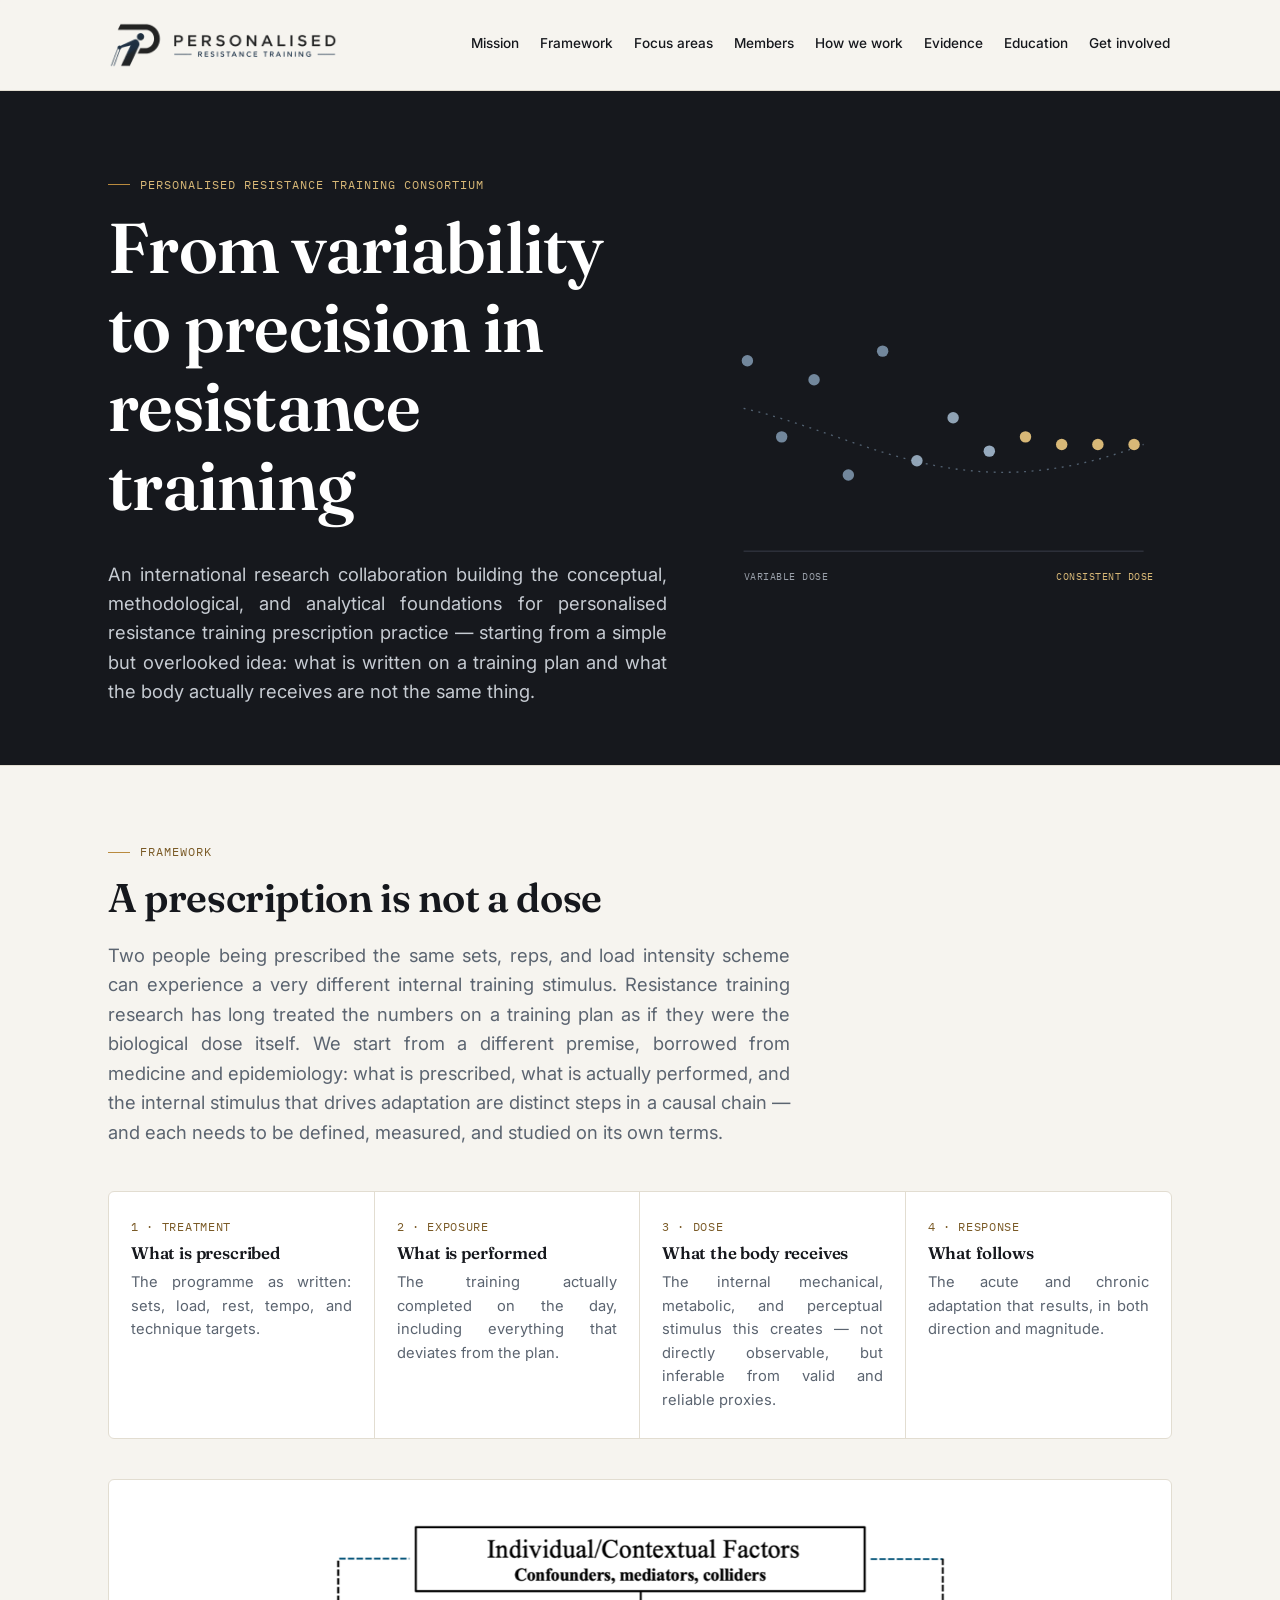
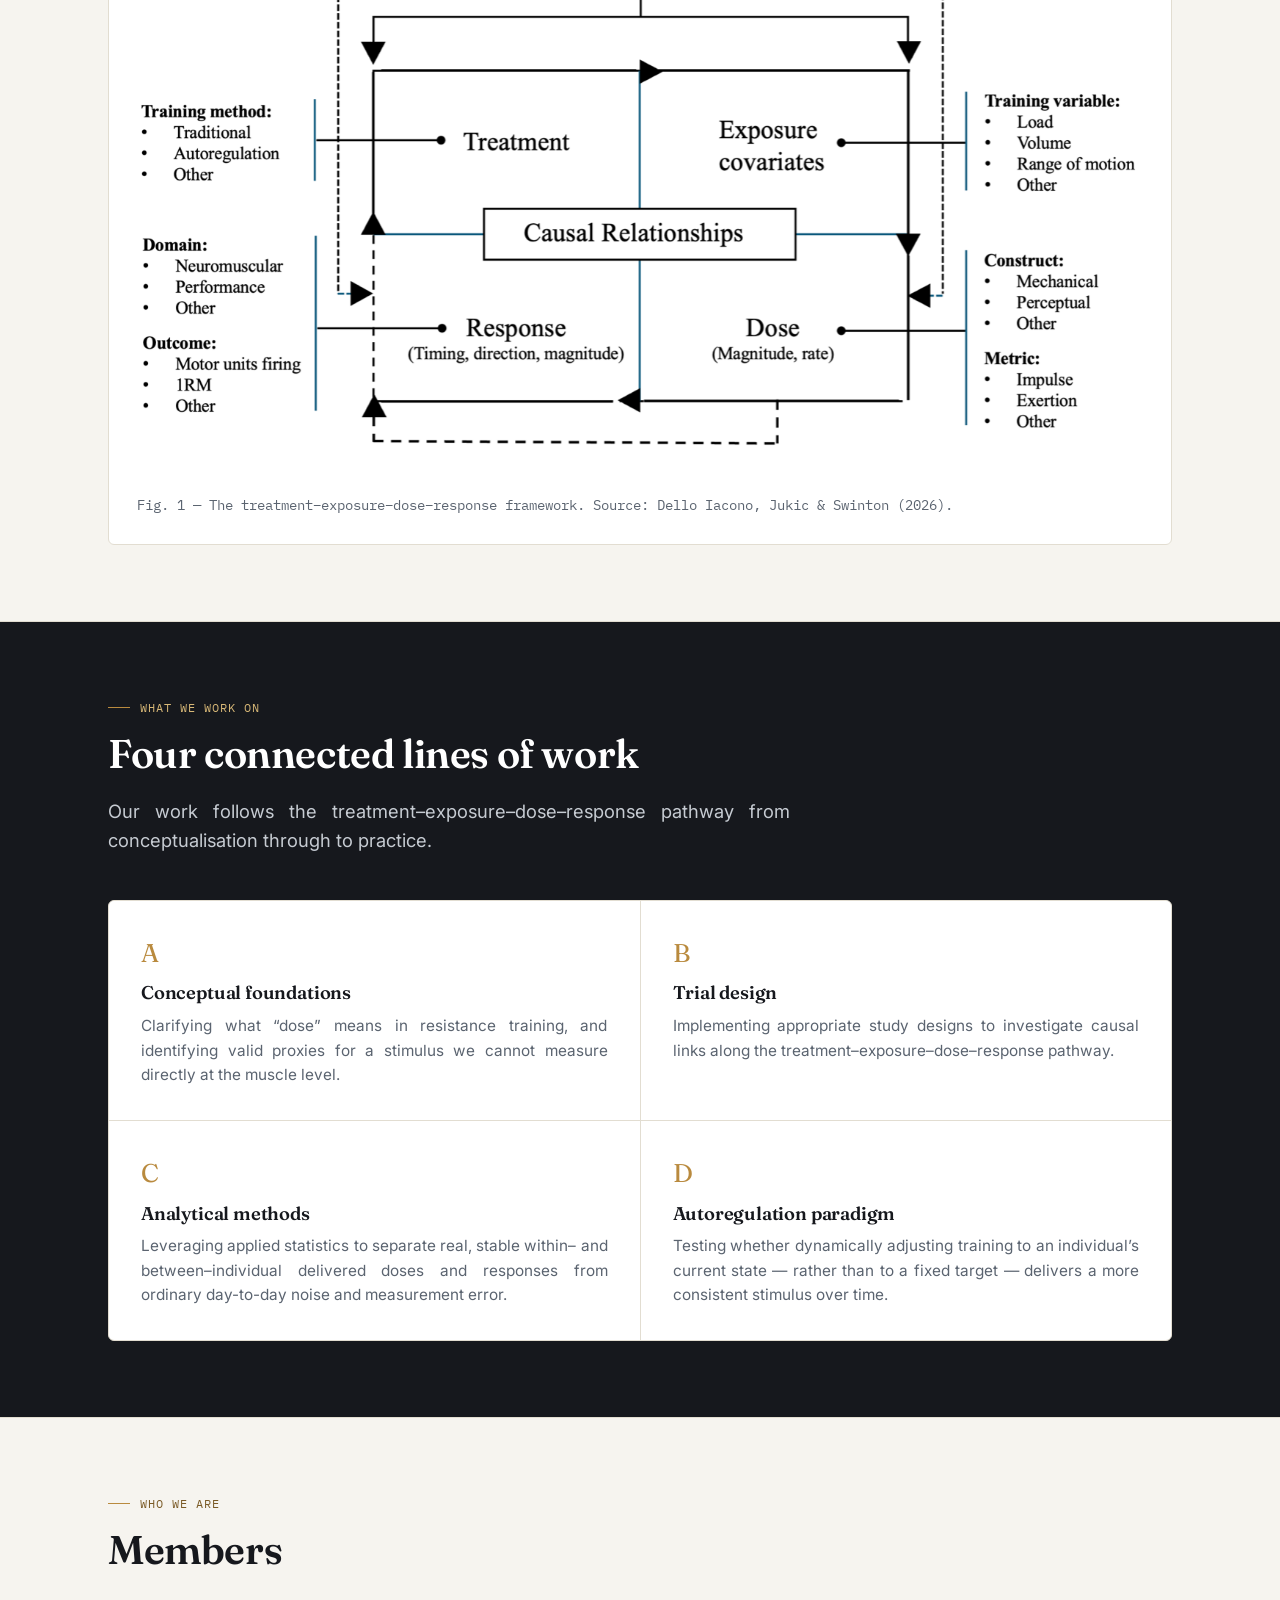
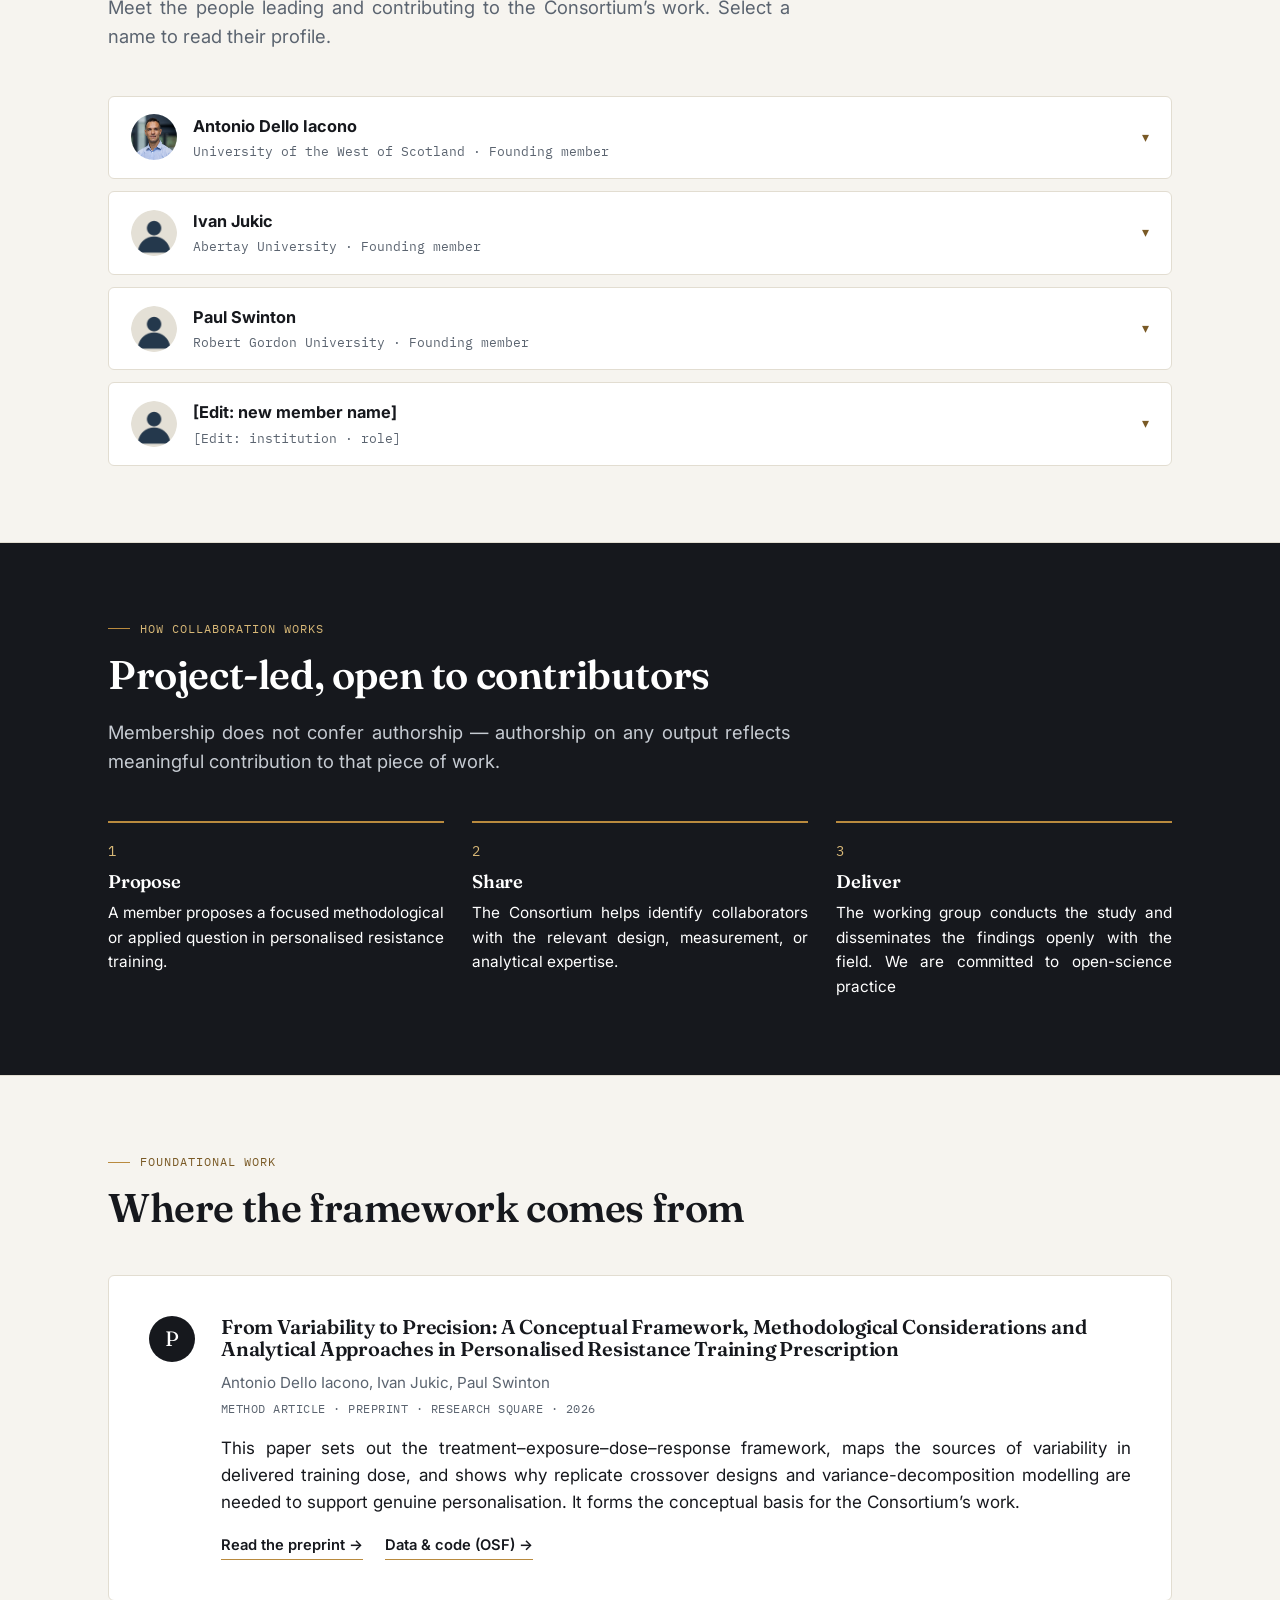
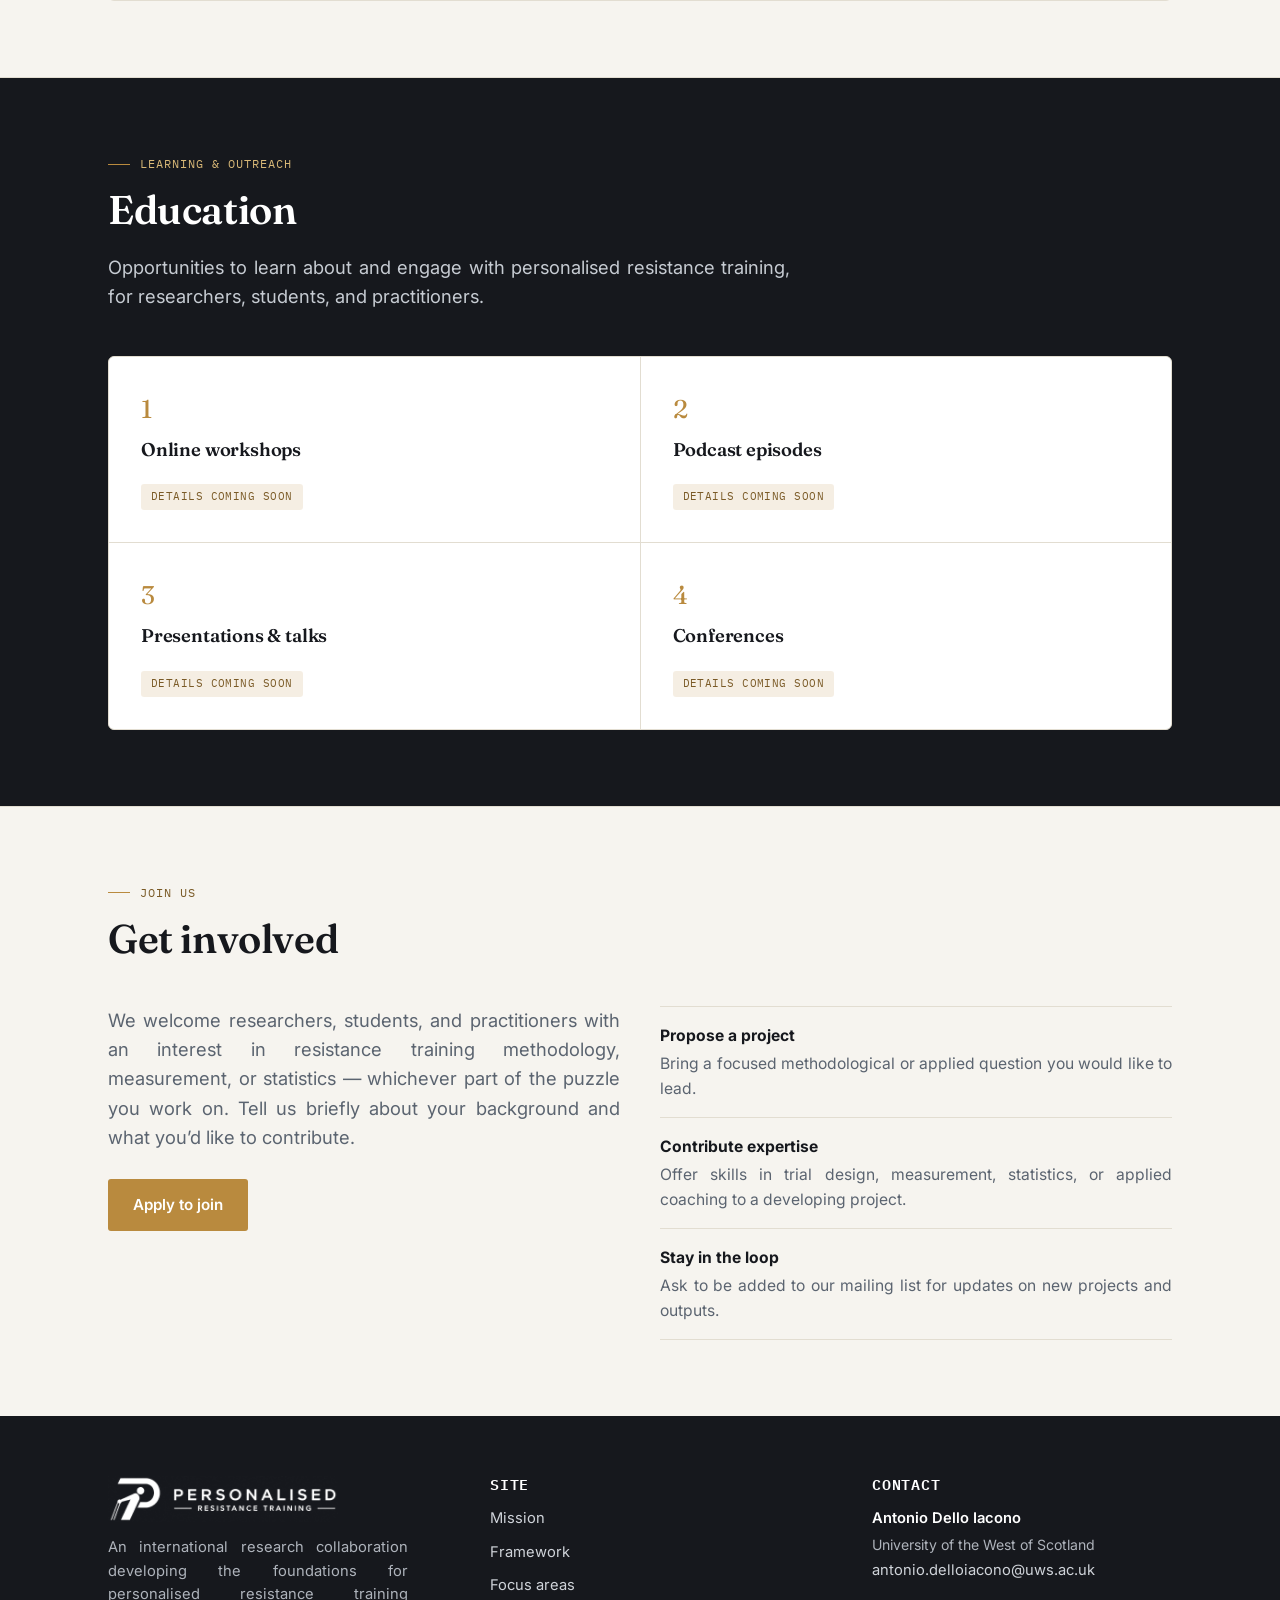
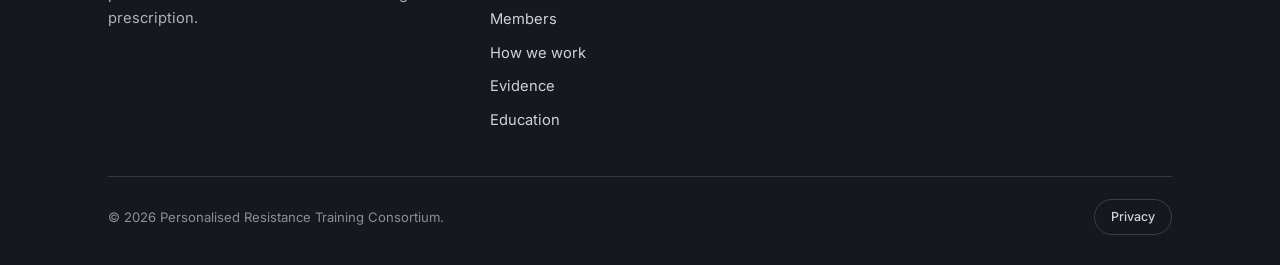
==== commit a8552a20: "Update index.html" ====
--- a/index.html
+++ b/index.html
@@ -133,7 +133,7 @@
         <div class="pathway-step">
           <span class="step-label">3 &middot; Dose</span>
           <h3>What the body receives</h3>
-          <p>The internal mechanical, metabolic, and perceptual stimulus this creates &mdash; not directly observable, but inferable from proxies such as impulse.</p>
+          <p>The internal mechanical, metabolic, and perceptual stimulus this creates &mdash; not directly observable, but inferable from valid and reliable proxies.</p>
         </div>
         <div class="pathway-step">
           <span class="step-label">4 &middot; Response</span>
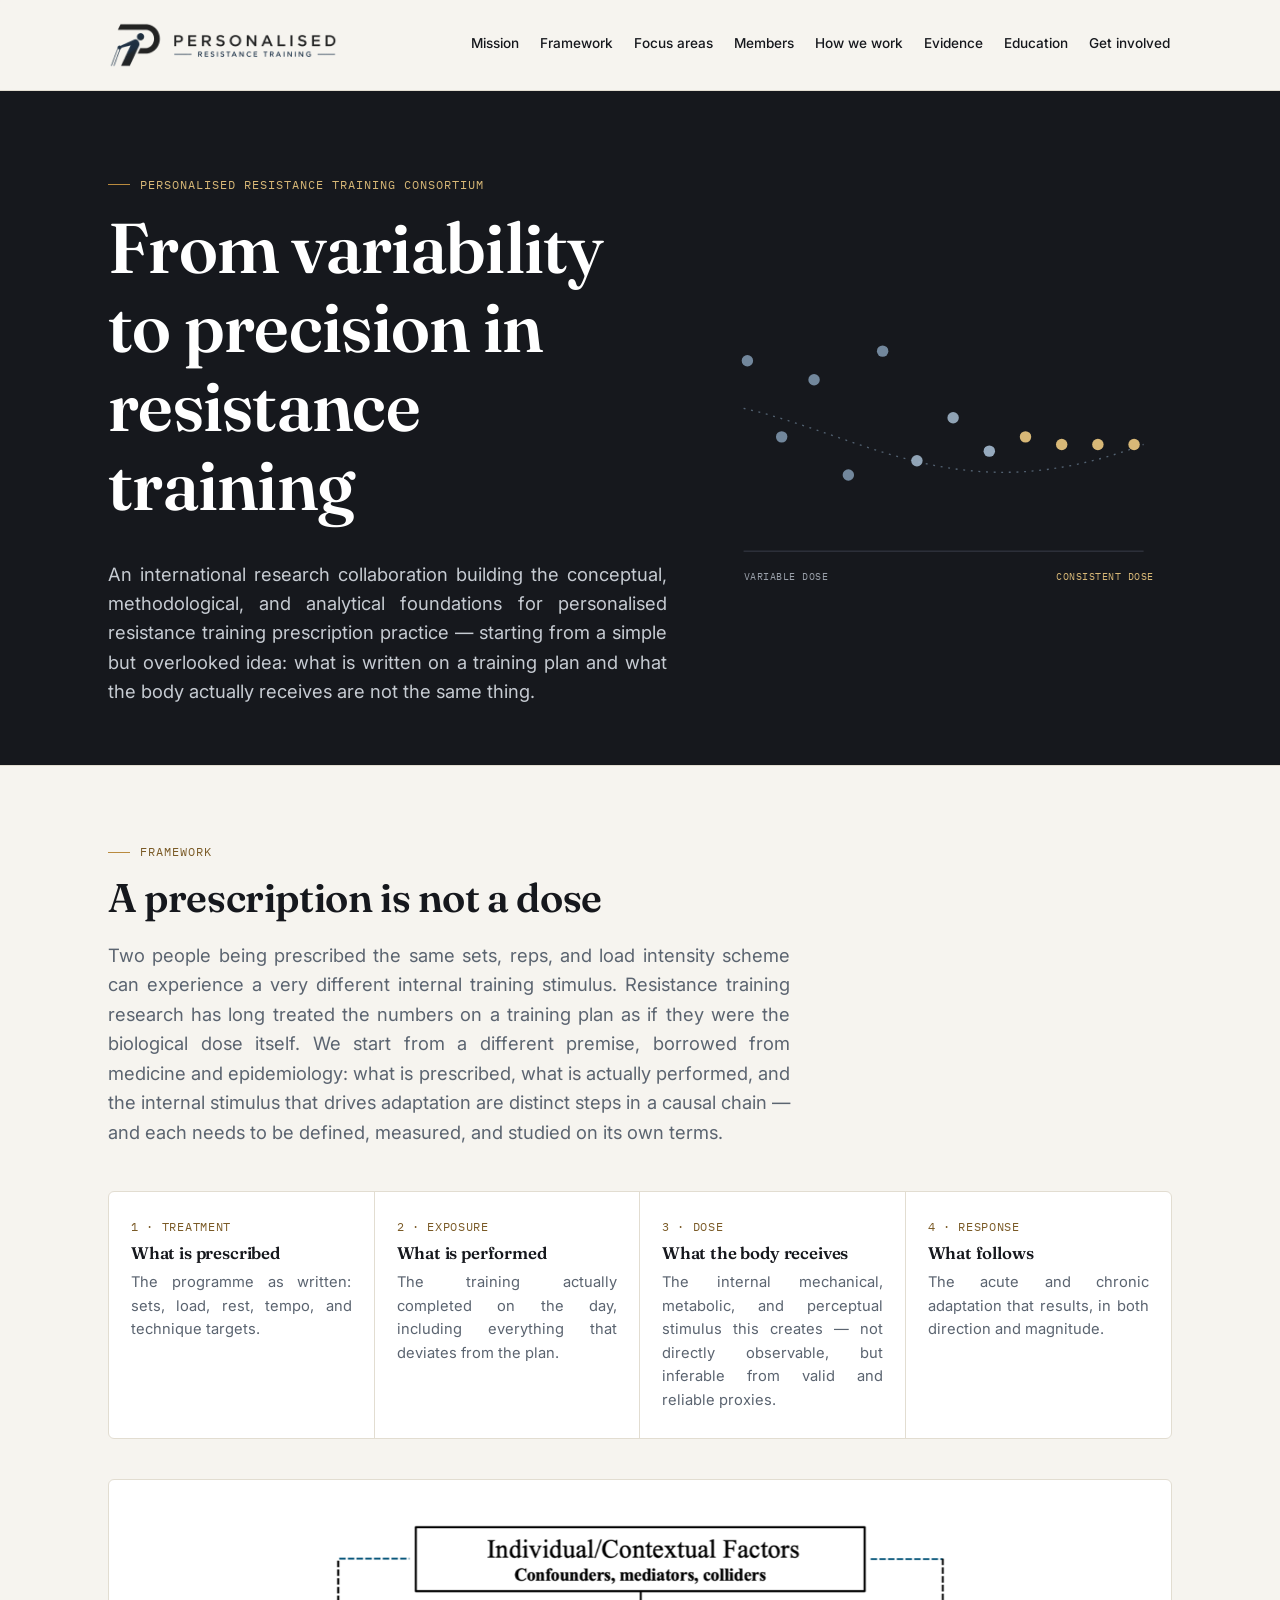
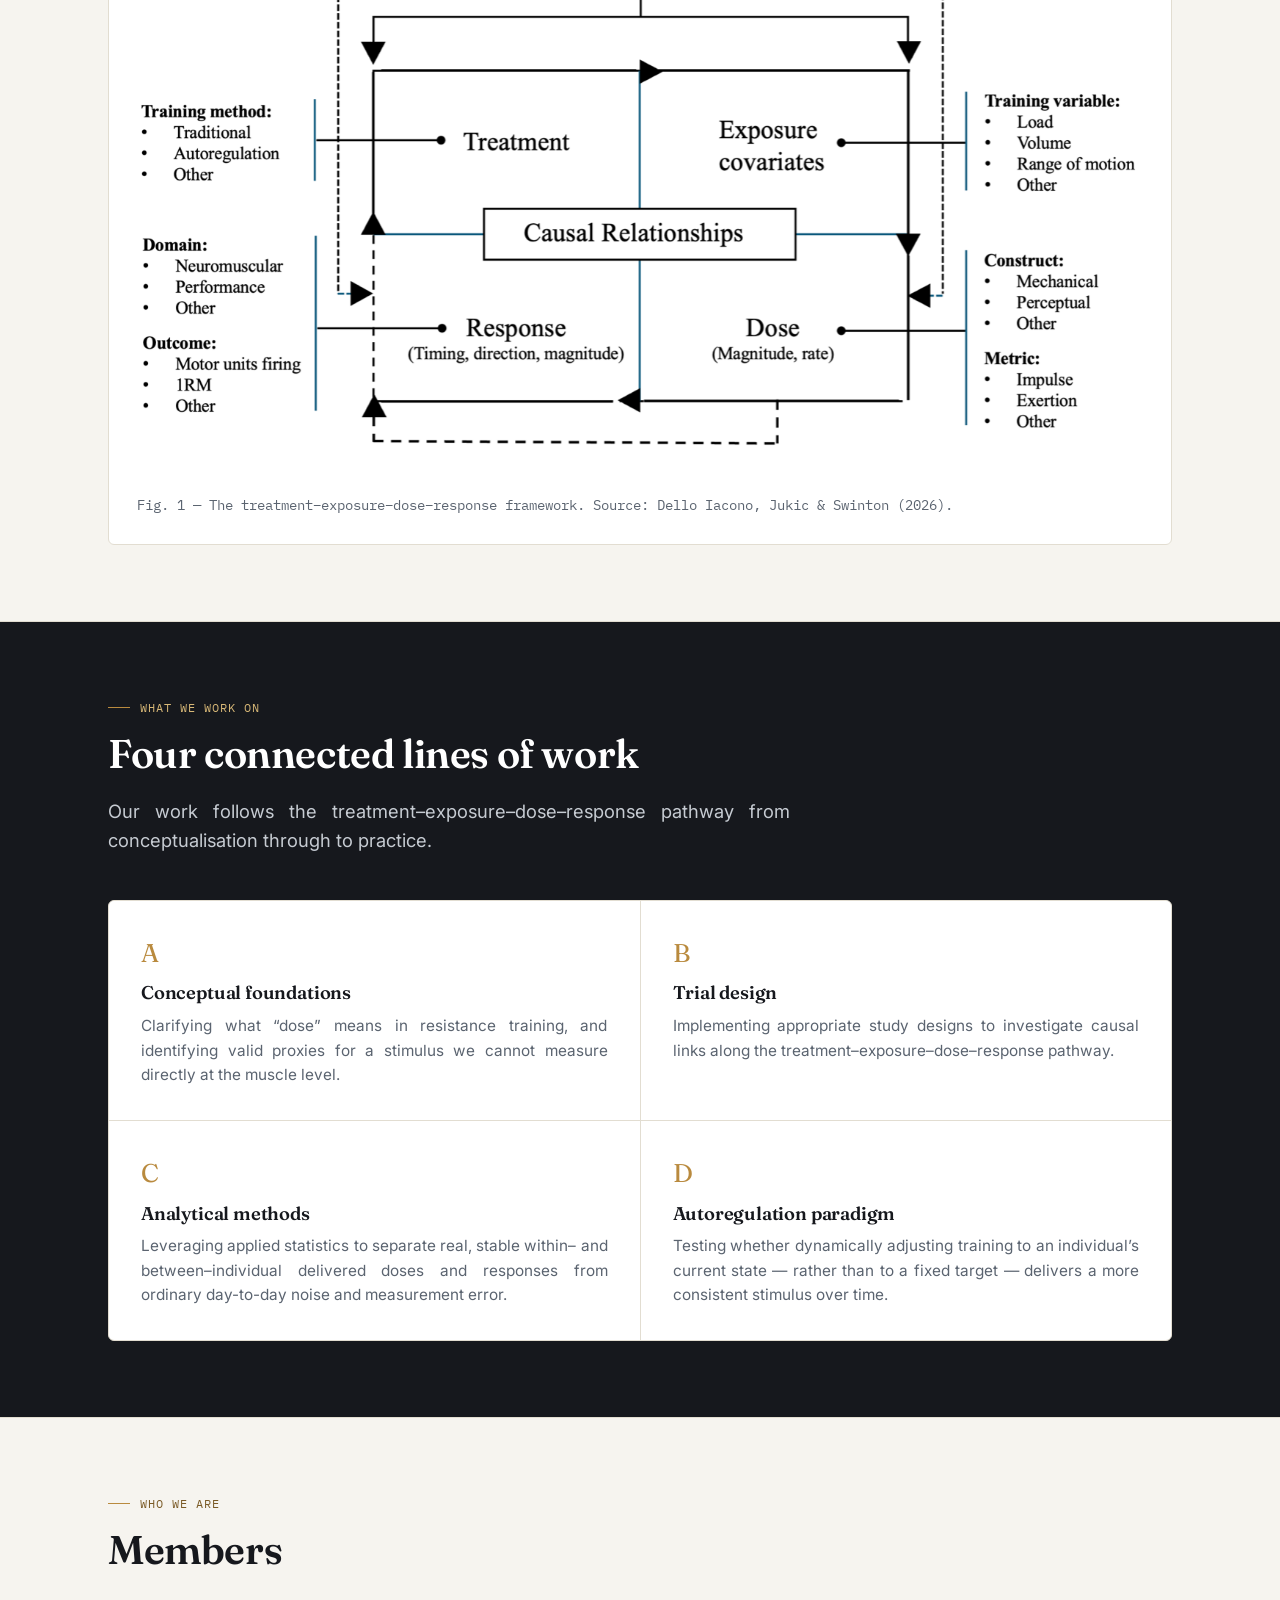
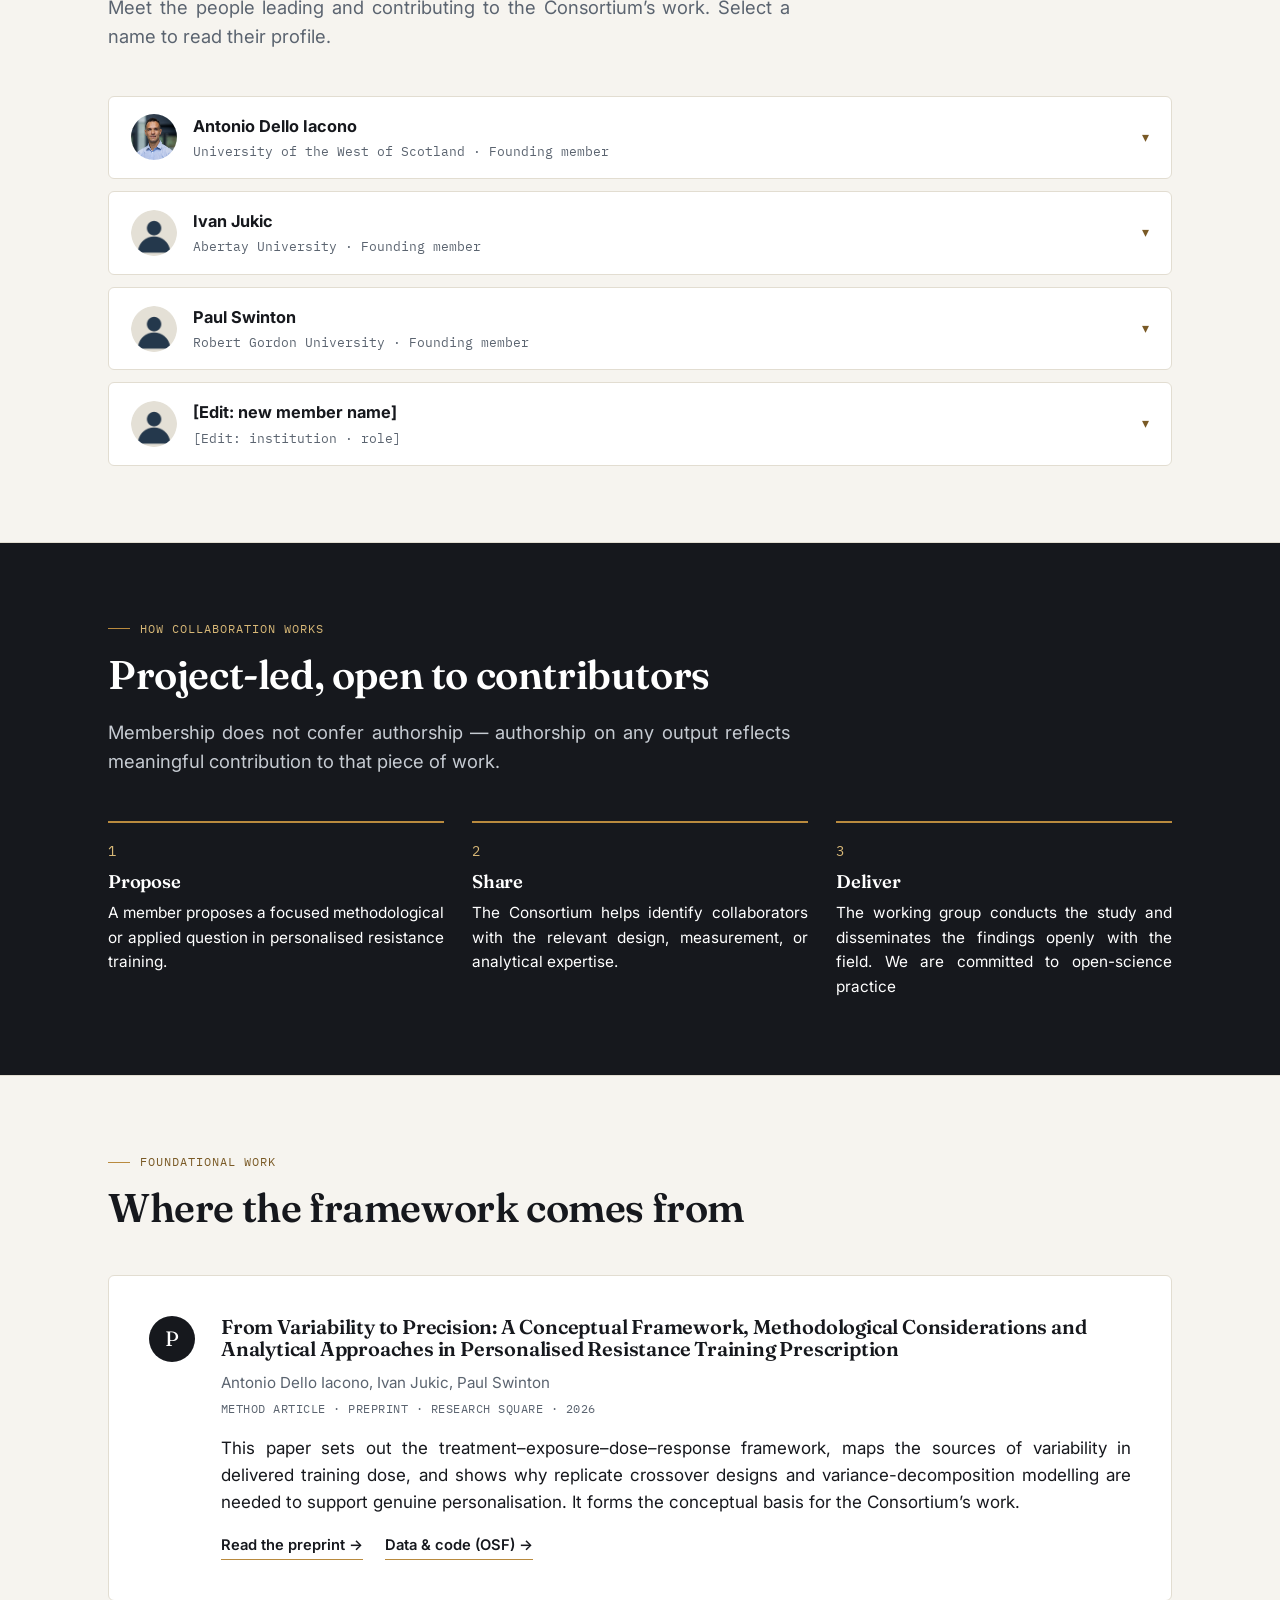
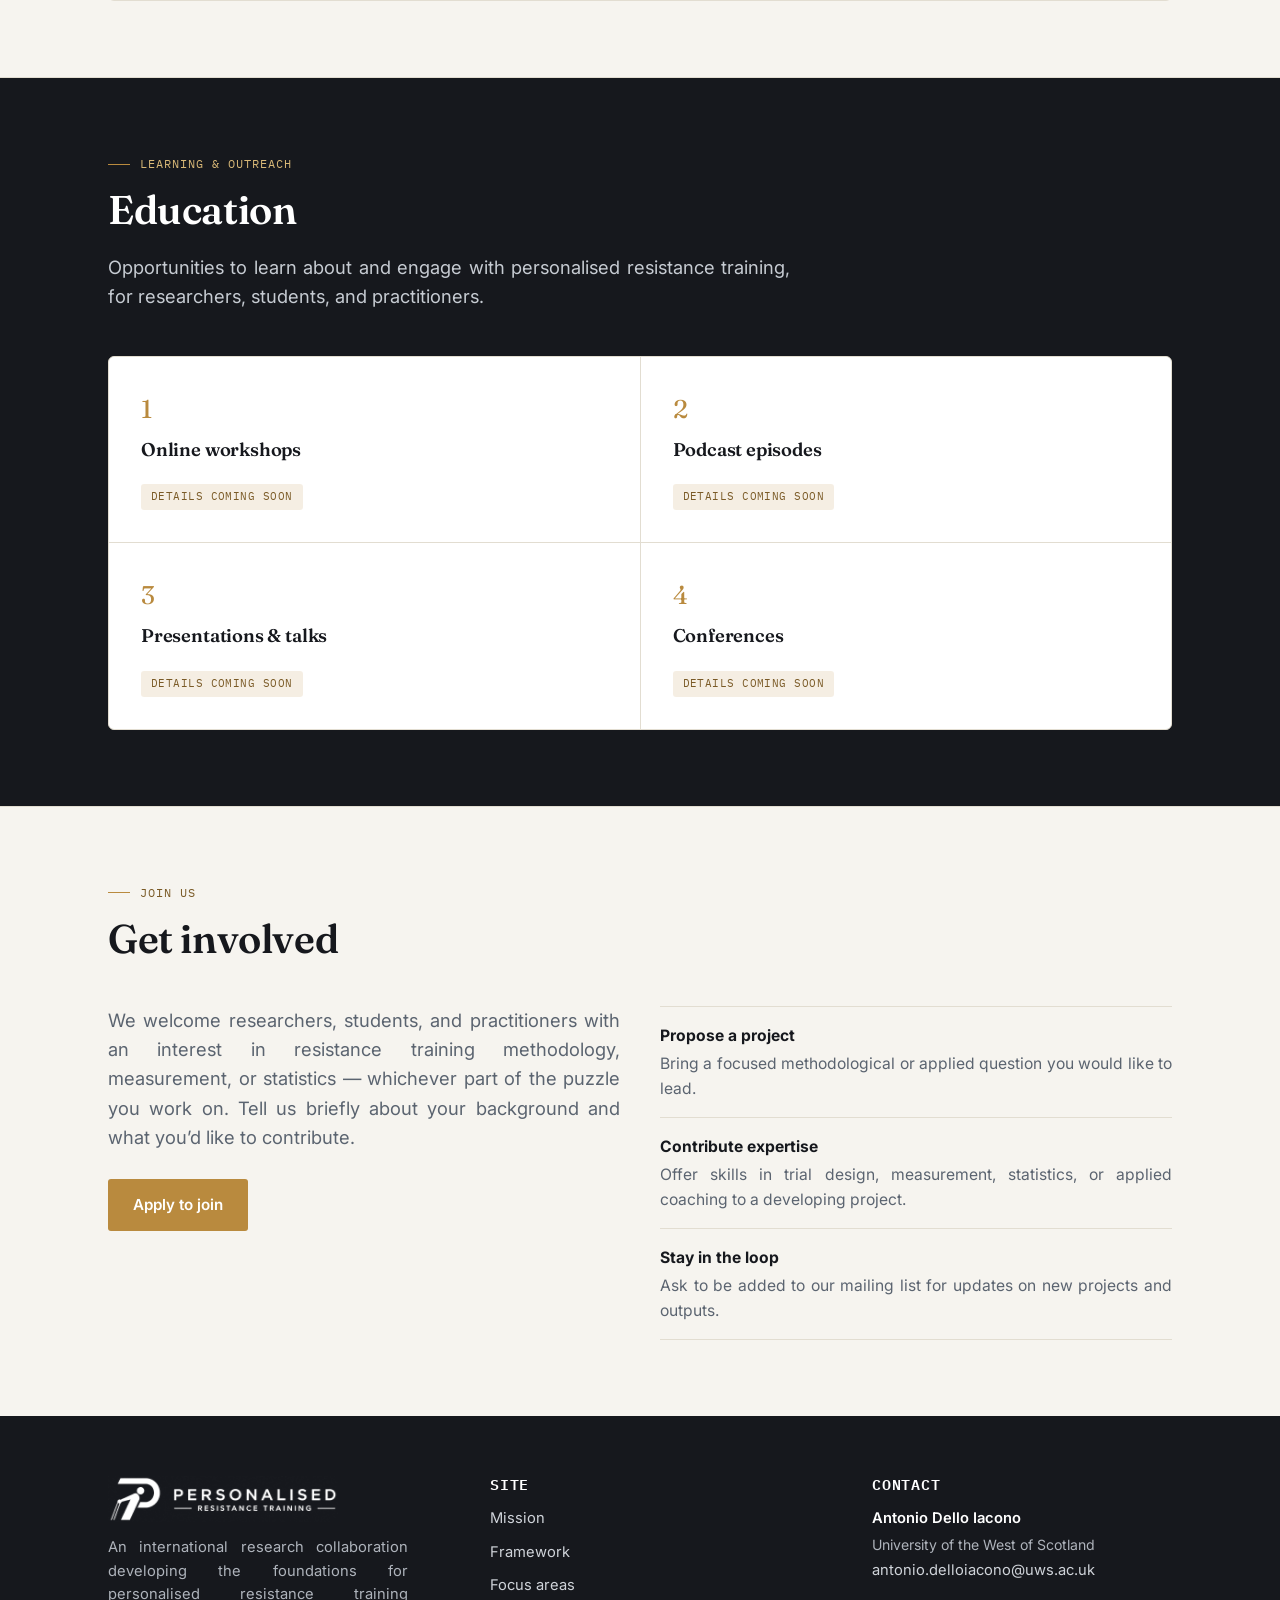
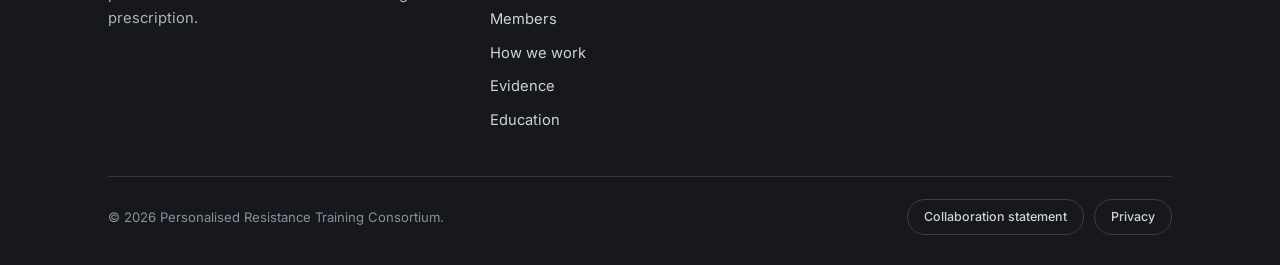
==== commit 23b877d7: "Add files via upload" ====
--- a/index.html
+++ b/index.html
@@ -236,8 +236,9 @@
           </summary>
           <div class="member-bio">
             <img class="member-photo" src="images/antoniodelloiacono_profile.png" alt="Antonio Dello Iacono headshot placeholder">
-            <p>[Edit: add a two-to-three sentence bio here &mdash; research focus, relevant
-            background, and current role within the Consortium.]</p>
+            <p>Antonio Dello Iacono is a Reader in Strength and Conditioning in the Division of Sport, Exercise and Health at the University of the West of Scotland, with around 20 years of combined experience spanning elite-sport practice and academic research. 
+                 His work centres on personalising exercise prescription — moving away from rigid, one-size-fits-all programming toward approaches tailored to the individual — with particular expertise in autoregulation paradigms, and the application of technology to resistance training. 
+                 As a founding member of the Consortium, he leads its work on developing the conceptual and methodological foundations for personalised resistance training.</p>
           </div>
         </details>
 
@@ -482,7 +483,10 @@
       <span>&copy; 2026 Personalised Resistance Training Consortium.</span>
       <!-- EDIT: this links to privacy.html, a standalone page not listed in the
            main navigation. Add your privacy policy text there when ready. -->
-      <a class="privacy-link" href="privacy.html">Privacy</a>
+      <span class="foot-legal-links">
+        <a class="privacy-link" href="downloads/Statement-of-Collaboration.pdf" target="_blank" rel="noopener">Collaboration statement</a>
+        <a class="privacy-link" href="privacy.html">Privacy</a>
+      </span>
     </div>
   </div>
 </footer>
--- a/style.css
+++ b/style.css
@@ -286,6 +286,12 @@
 .tag-dark .step h3{ color: #fff; }
 .tag-dark .step p{ color: #fff; }
 .tag-dark .step{ border-top-color: var(--gold); }
+/* Plain body text and links placed directly in a dark section (e.g. the
+   "What happens next" note on apply.html) must stay legible on dark. */
+.tag-dark > .wrap > p,
+.tag-dark .legal-wrap > p{ color: #e7e4dd; }
+.tag-dark .legal-wrap > p strong{ color: #fff; }
+.tag-dark .legal-wrap > p a{ color: #d8b877; }
 /* Cards, the paper-card, member items, and the pathway box keep their own
    white background wherever they appear, so their text intentionally
    stays dark and is NOT overridden here — it's already correctly
@@ -807,3 +813,11 @@
   padding: 16px 18px;
   font-size: 0.95rem;
 }
+
+/* Footer legal links (Collaboration statement + Privacy) sit together */
+.foot-legal-links{
+  display: inline-flex;
+  gap: 10px;
+  flex-wrap: wrap;
+  align-items: center;
+}
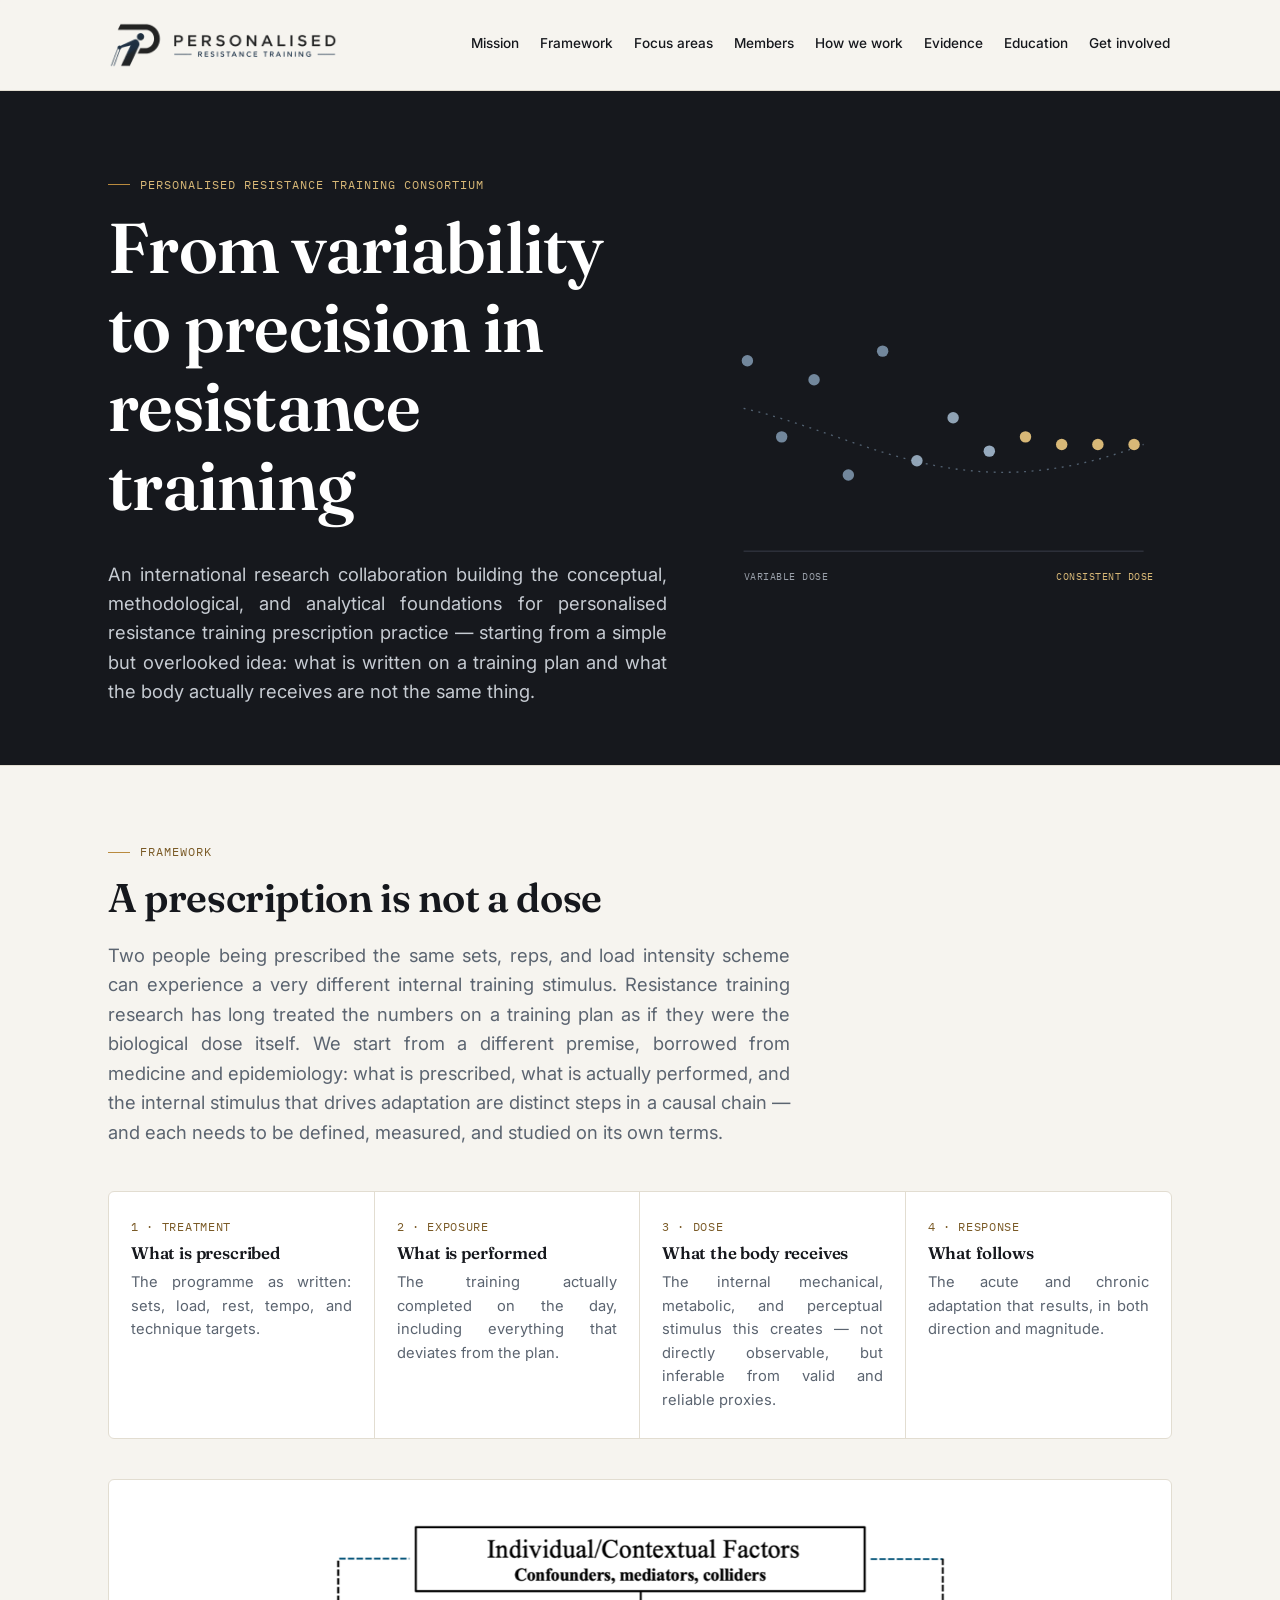
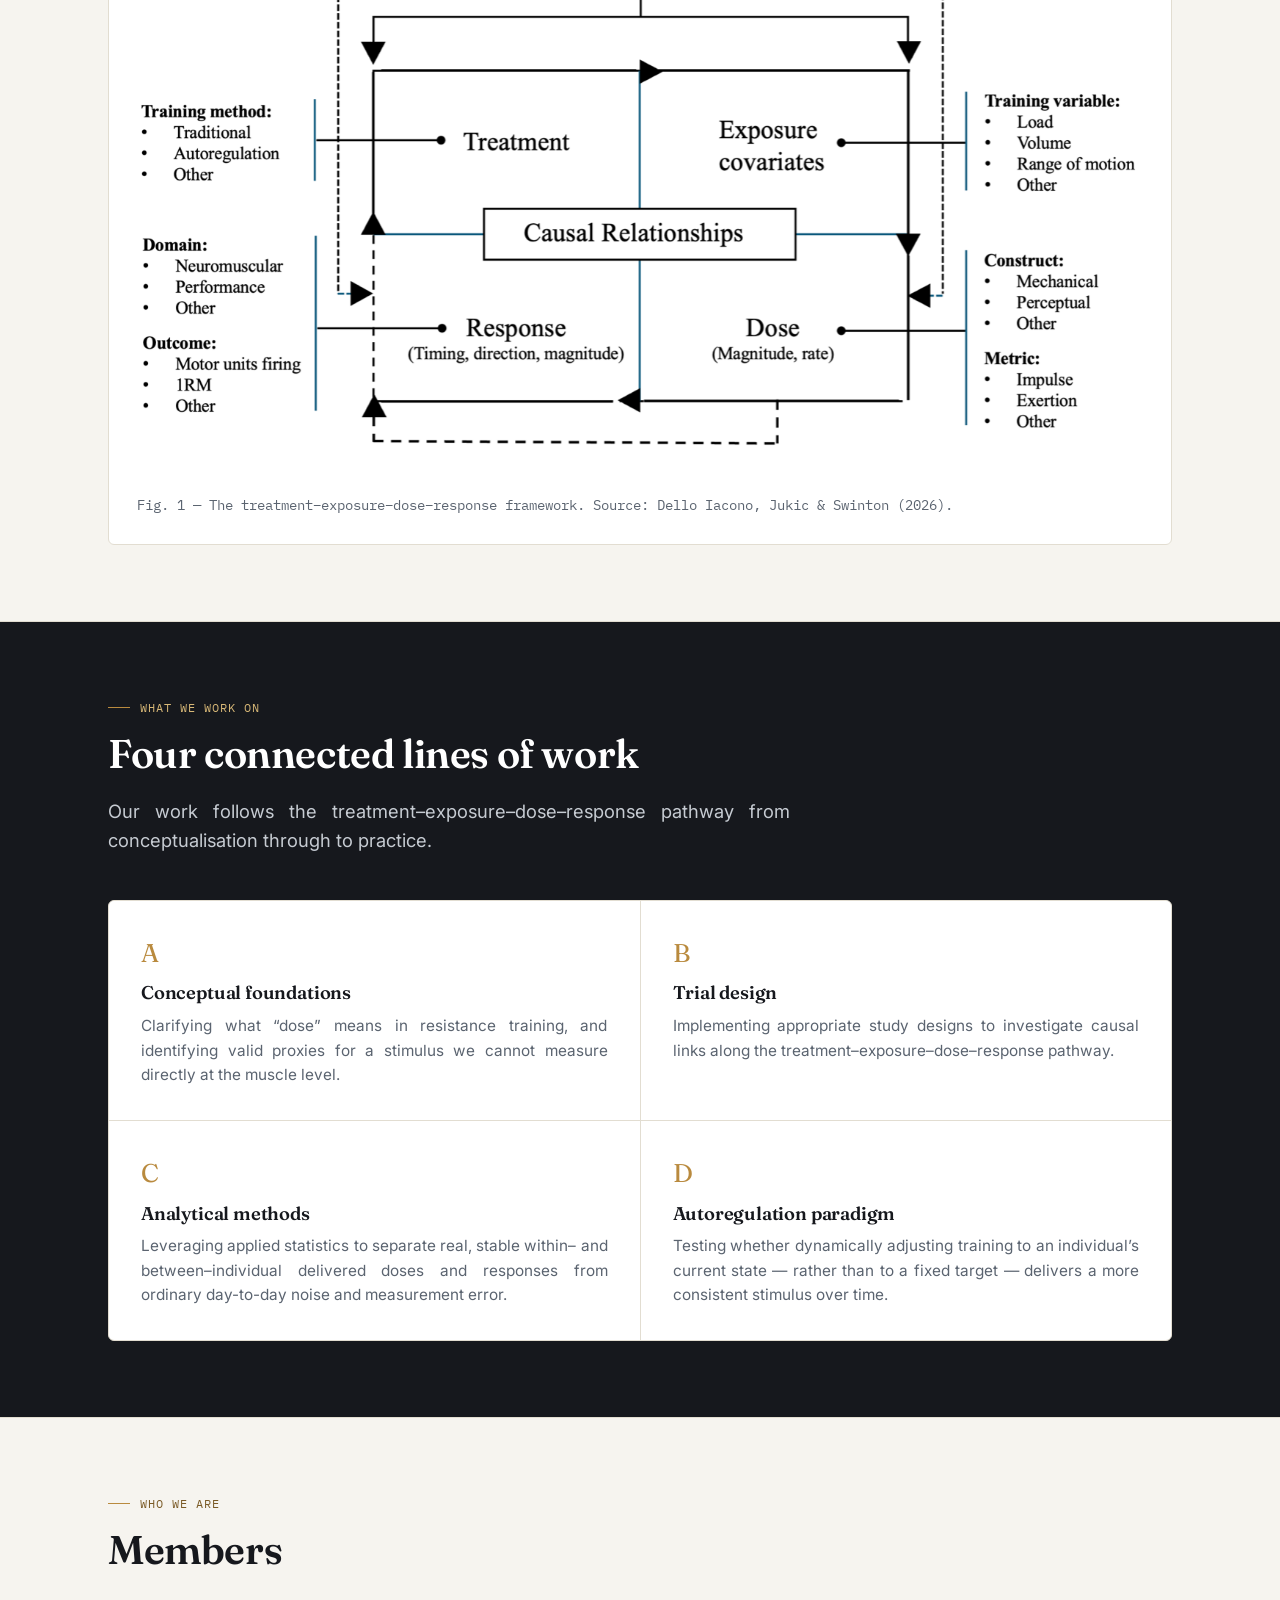
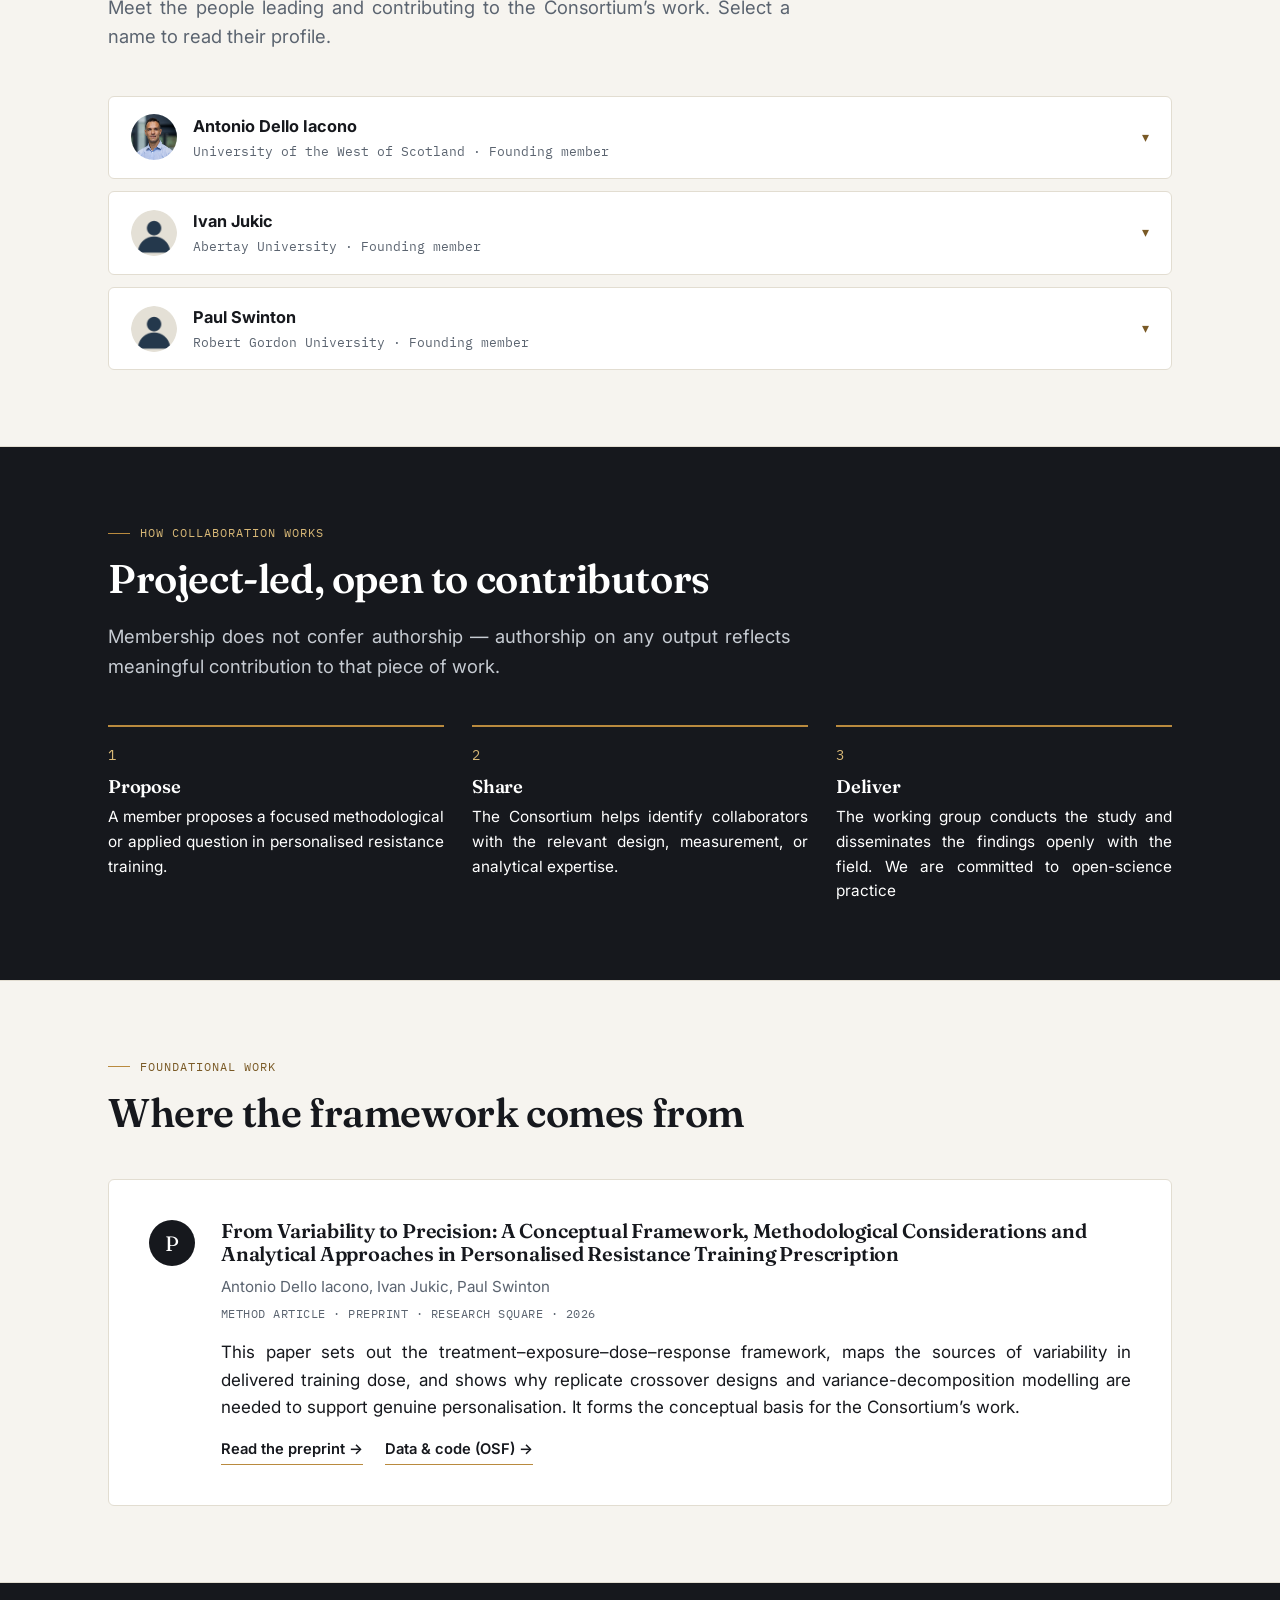
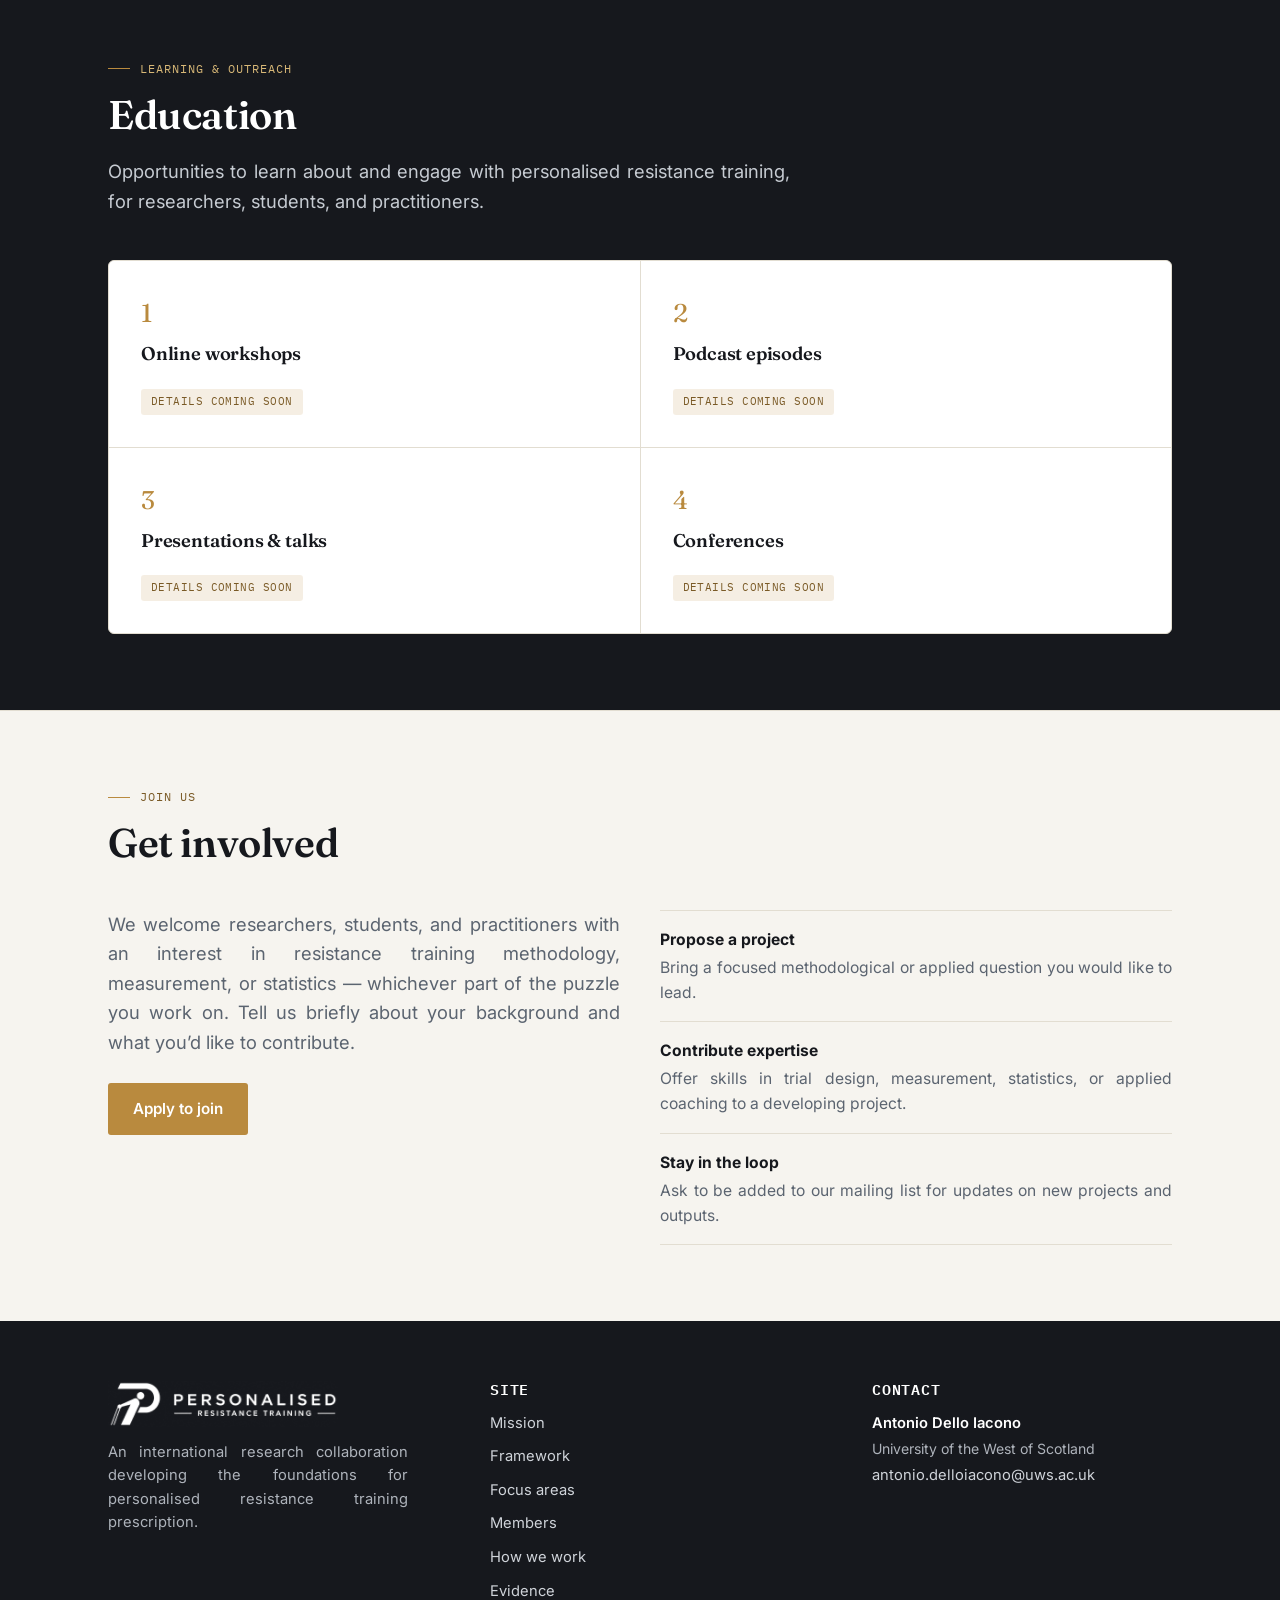
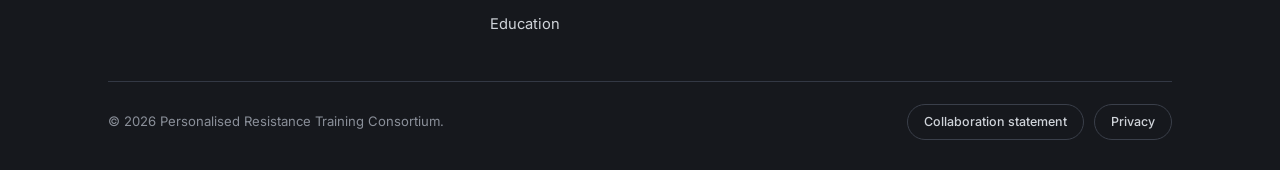
==== commit 926b84c4: "Update index.html" ====
--- a/index.html
+++ b/index.html
@@ -253,8 +253,7 @@
           </summary>
           <div class="member-bio">
             <img class="member-photo" src="images/avatar-placeholder.png" alt="Ivan Jukic headshot placeholder">
-            <p>[Edit: add a two-to-three sentence bio here &mdash; research focus, relevant
-            background, and current role within the Consortium.]</p>
+            <p></p>
           </div>
         </details>
 
@@ -269,26 +268,10 @@
           </summary>
           <div class="member-bio">
             <img class="member-photo" src="images/avatar-placeholder.png" alt="Paul Swinton headshot placeholder">
-            <p>[Edit: add a two-to-three sentence bio here &mdash; research focus, relevant
-            background, and current role within the Consortium.]</p>
+            <p></p>
           </div>
         </details>
 
-        <details class="member-item">
-          <summary>
-            <img class="member-thumb" src="images/avatar-placeholder.png" alt="">
-            <span class="member-heading">
-              <span class="member-name">[Edit: new member name]</span>
-              <span class="member-role">[Edit: institution &middot; role]</span>
-            </span>
-            <span class="chev" aria-hidden="true">&#9662;</span>
-          </summary>
-          <div class="member-bio">
-            <img class="member-photo" src="images/avatar-placeholder.png" alt="">
-            <p>[Edit: add a two-to-three sentence bio here. Copy this whole
-            &lt;details&gt; block again for each additional member.]</p>
-          </div>
-        </details>
       </div>
     </div>
   </section>
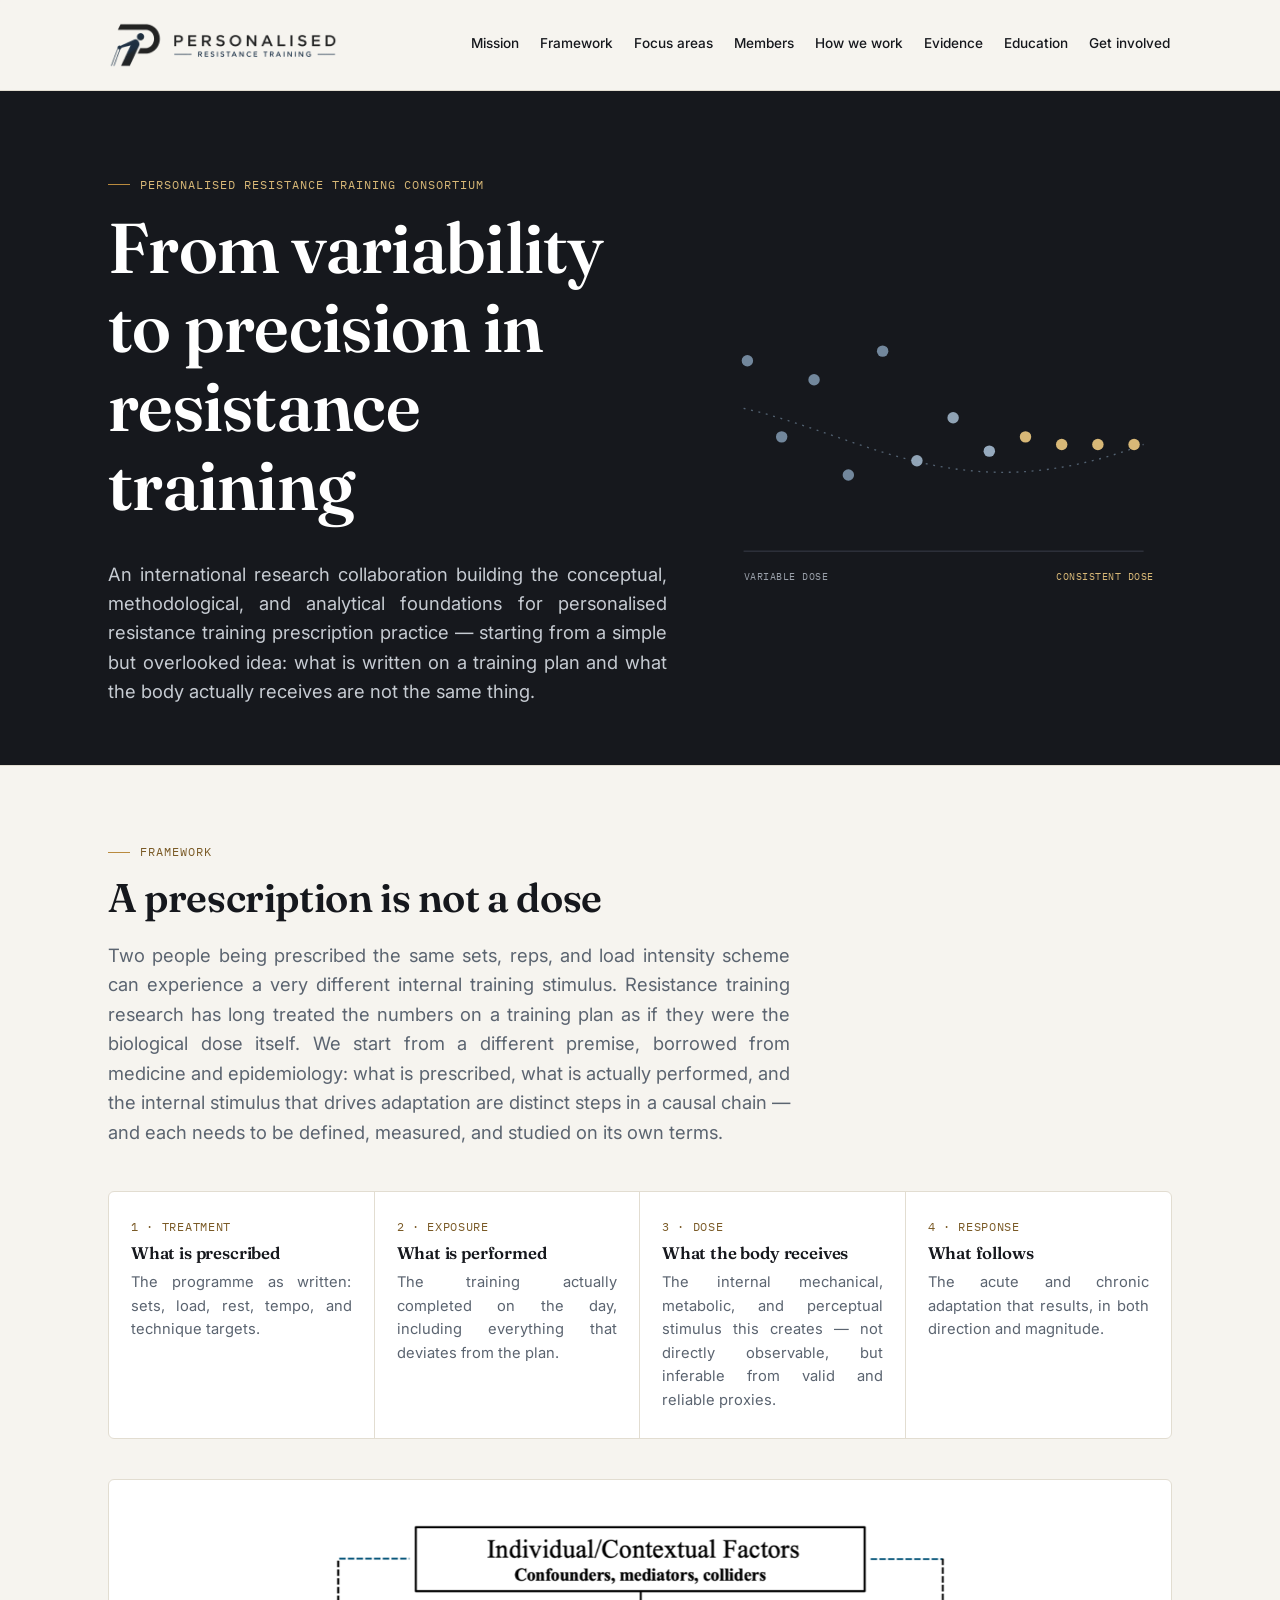
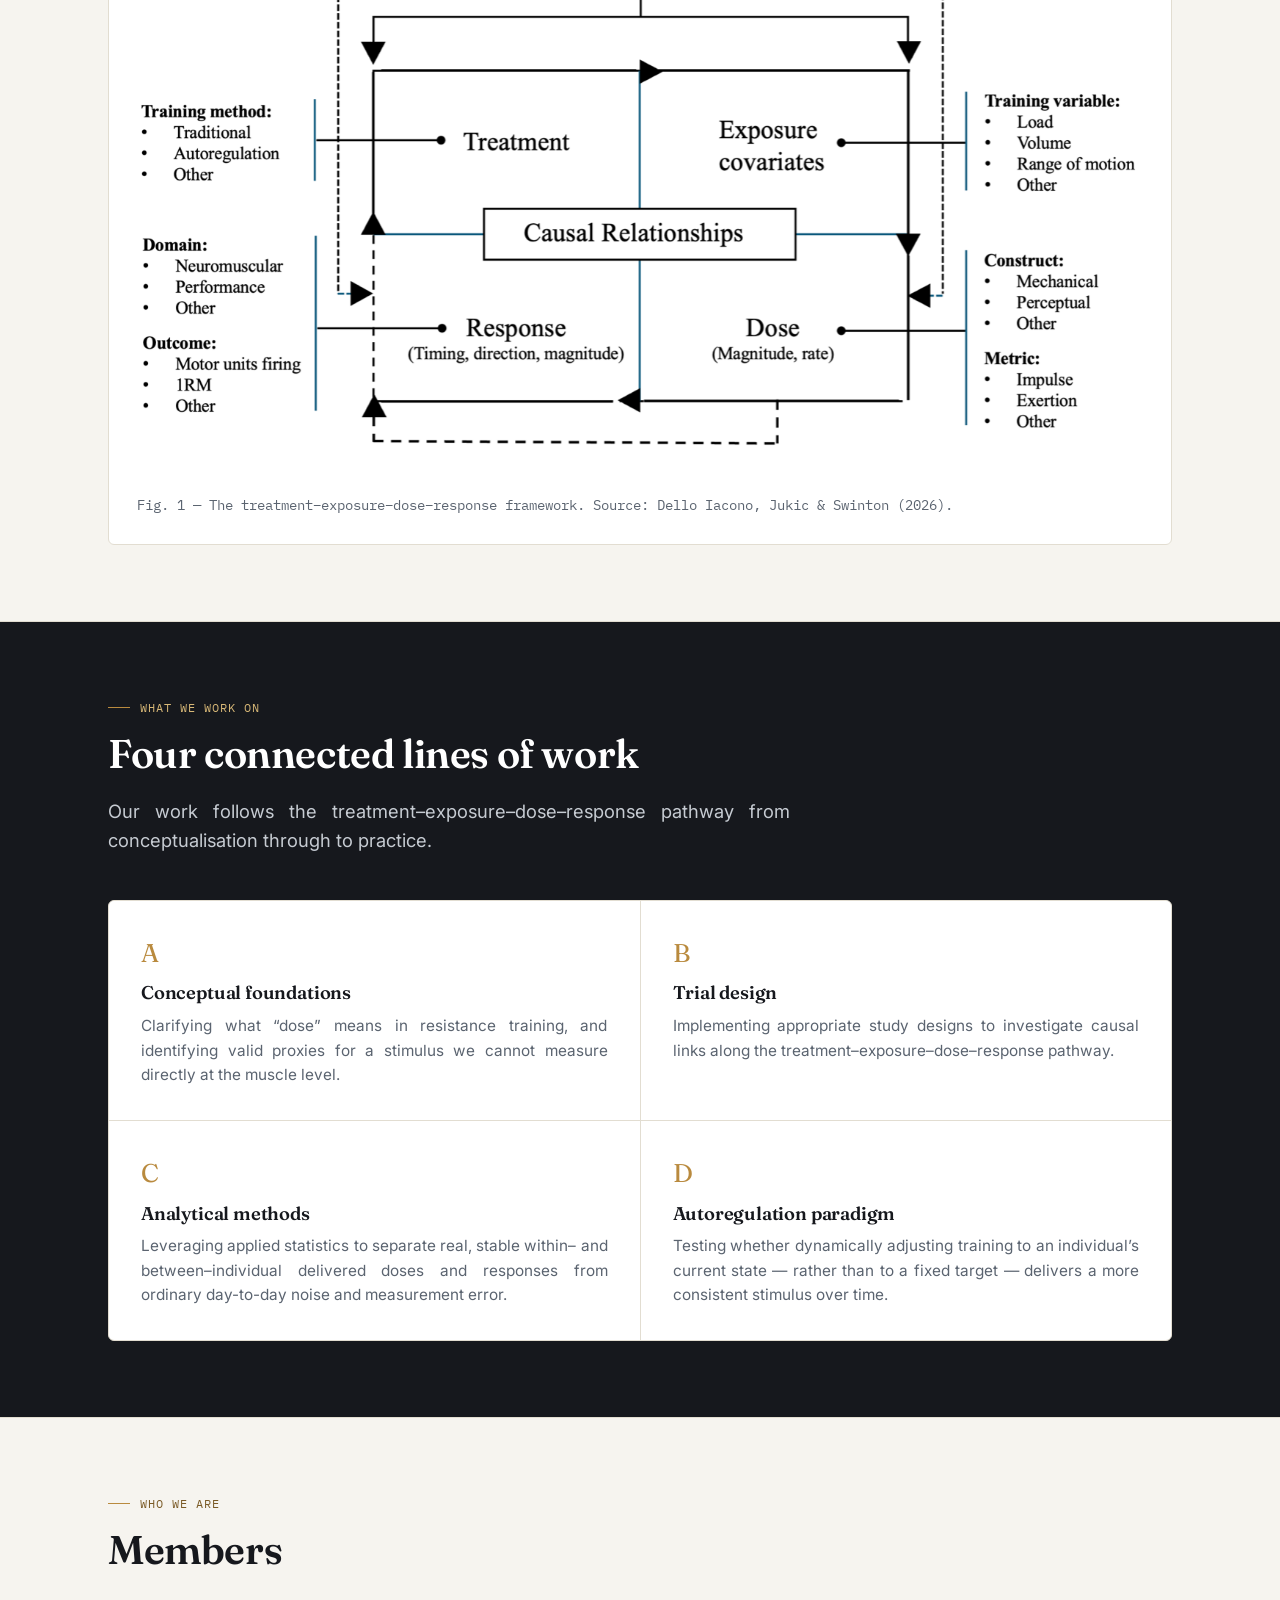
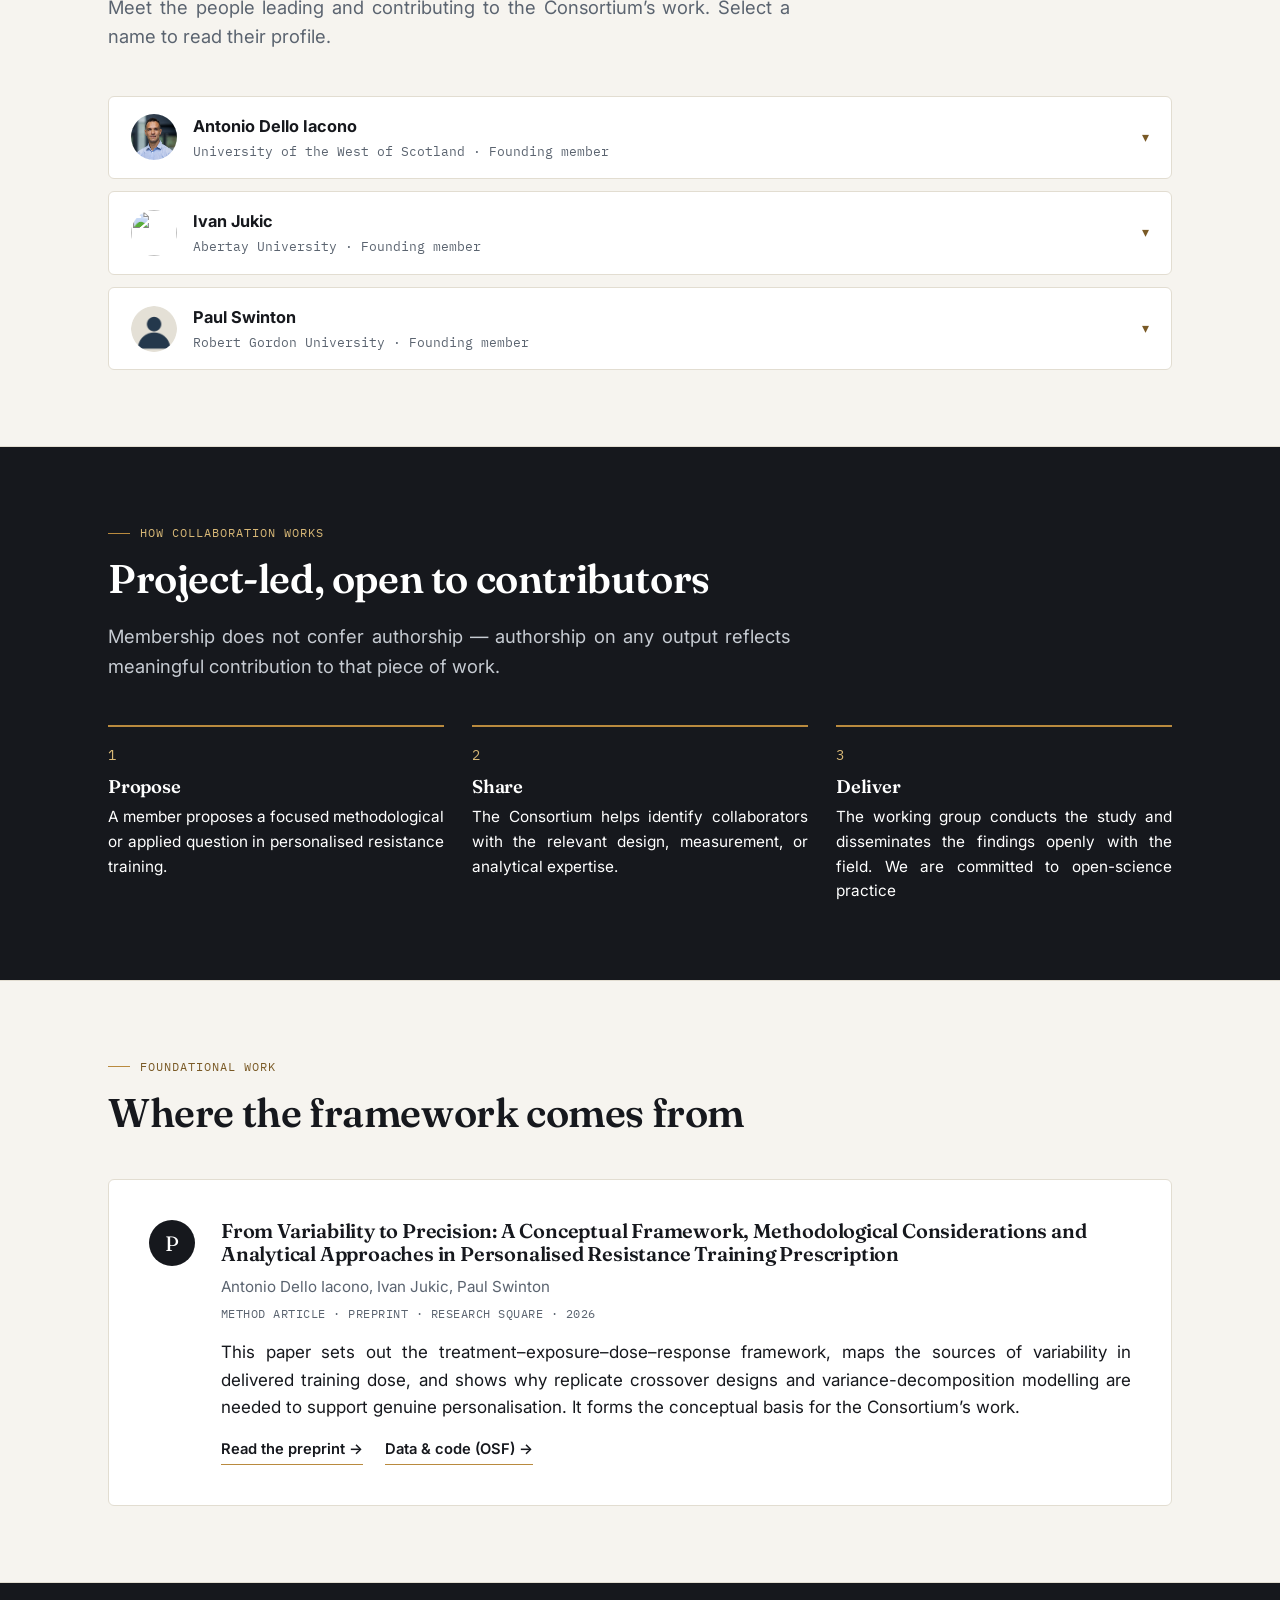
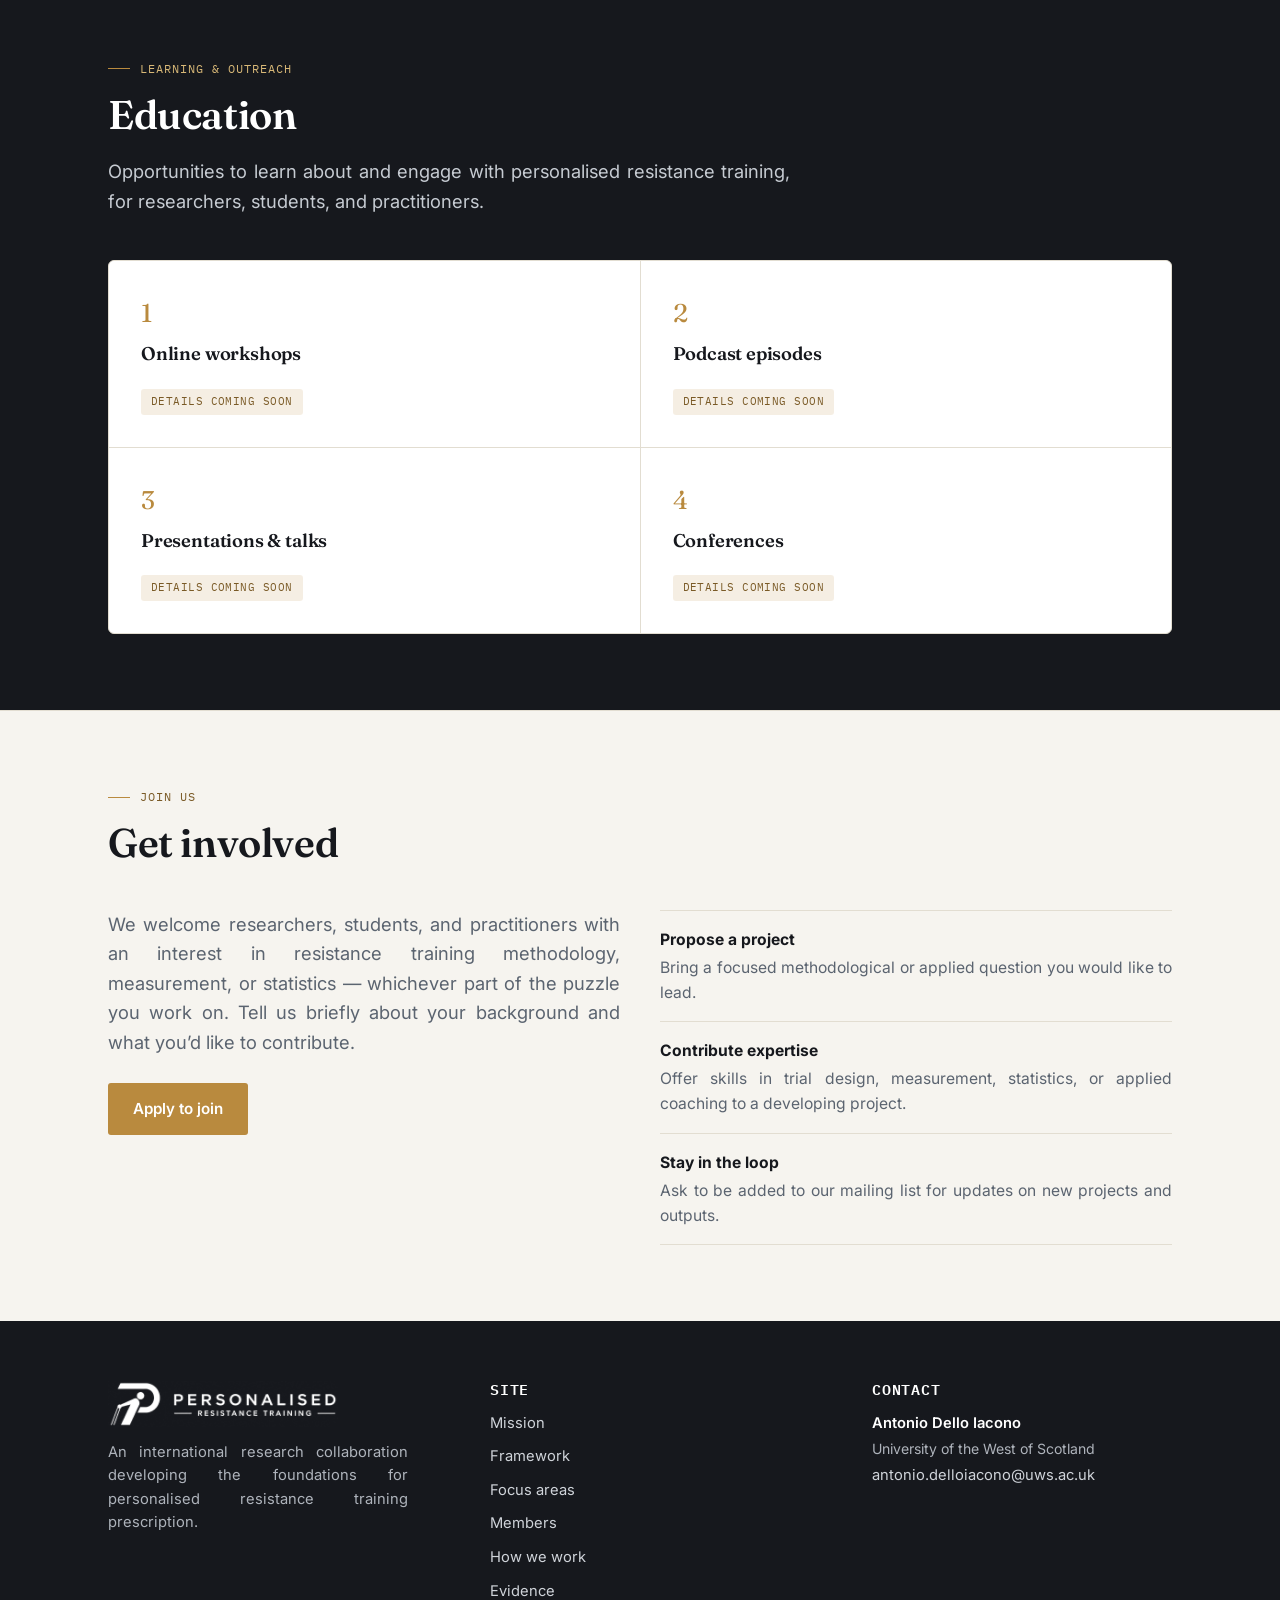
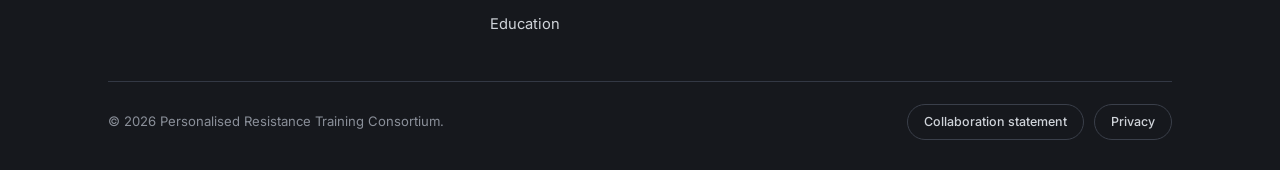
==== commit 4d00cf26: "Update index.html" ====
--- a/index.html
+++ b/index.html
@@ -244,7 +244,7 @@
 
         <details class="member-item">
           <summary>
-            <img class="member-thumb" src="images/avatar-placeholder.png" alt="">
+            <img class="member-thumb" src="images/ivanjukic_prrofile.png" alt="">
             <span class="member-heading">
               <span class="member-name">Ivan Jukic</span>
               <span class="member-role">Abertay University &middot; Founding member</span>
@@ -252,7 +252,7 @@
             <span class="chev" aria-hidden="true">&#9662;</span>
           </summary>
           <div class="member-bio">
-            <img class="member-photo" src="images/avatar-placeholder.png" alt="Ivan Jukic headshot placeholder">
+            <img class="member-photo" src="images/ivanjukic_prrofile.png" alt="Ivan Jukic headshot placeholder">
             <p></p>
           </div>
         </details>
